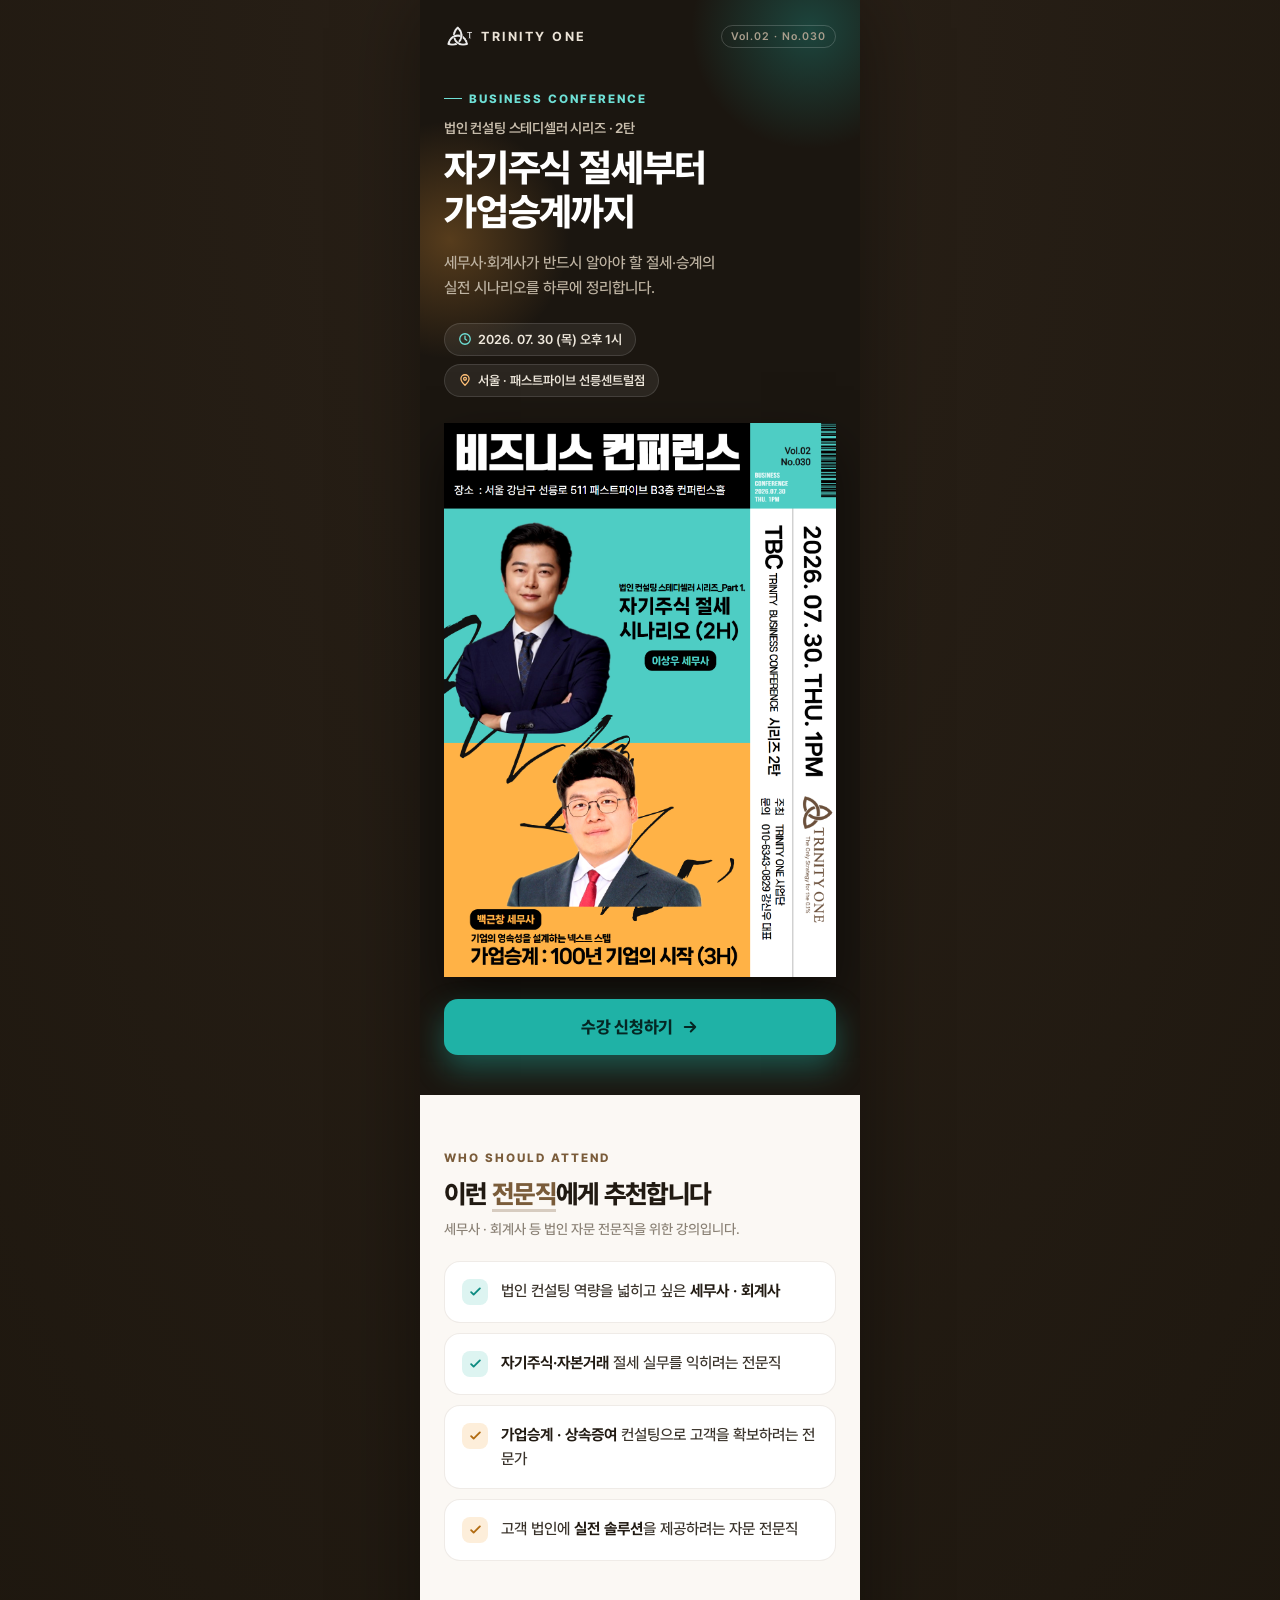
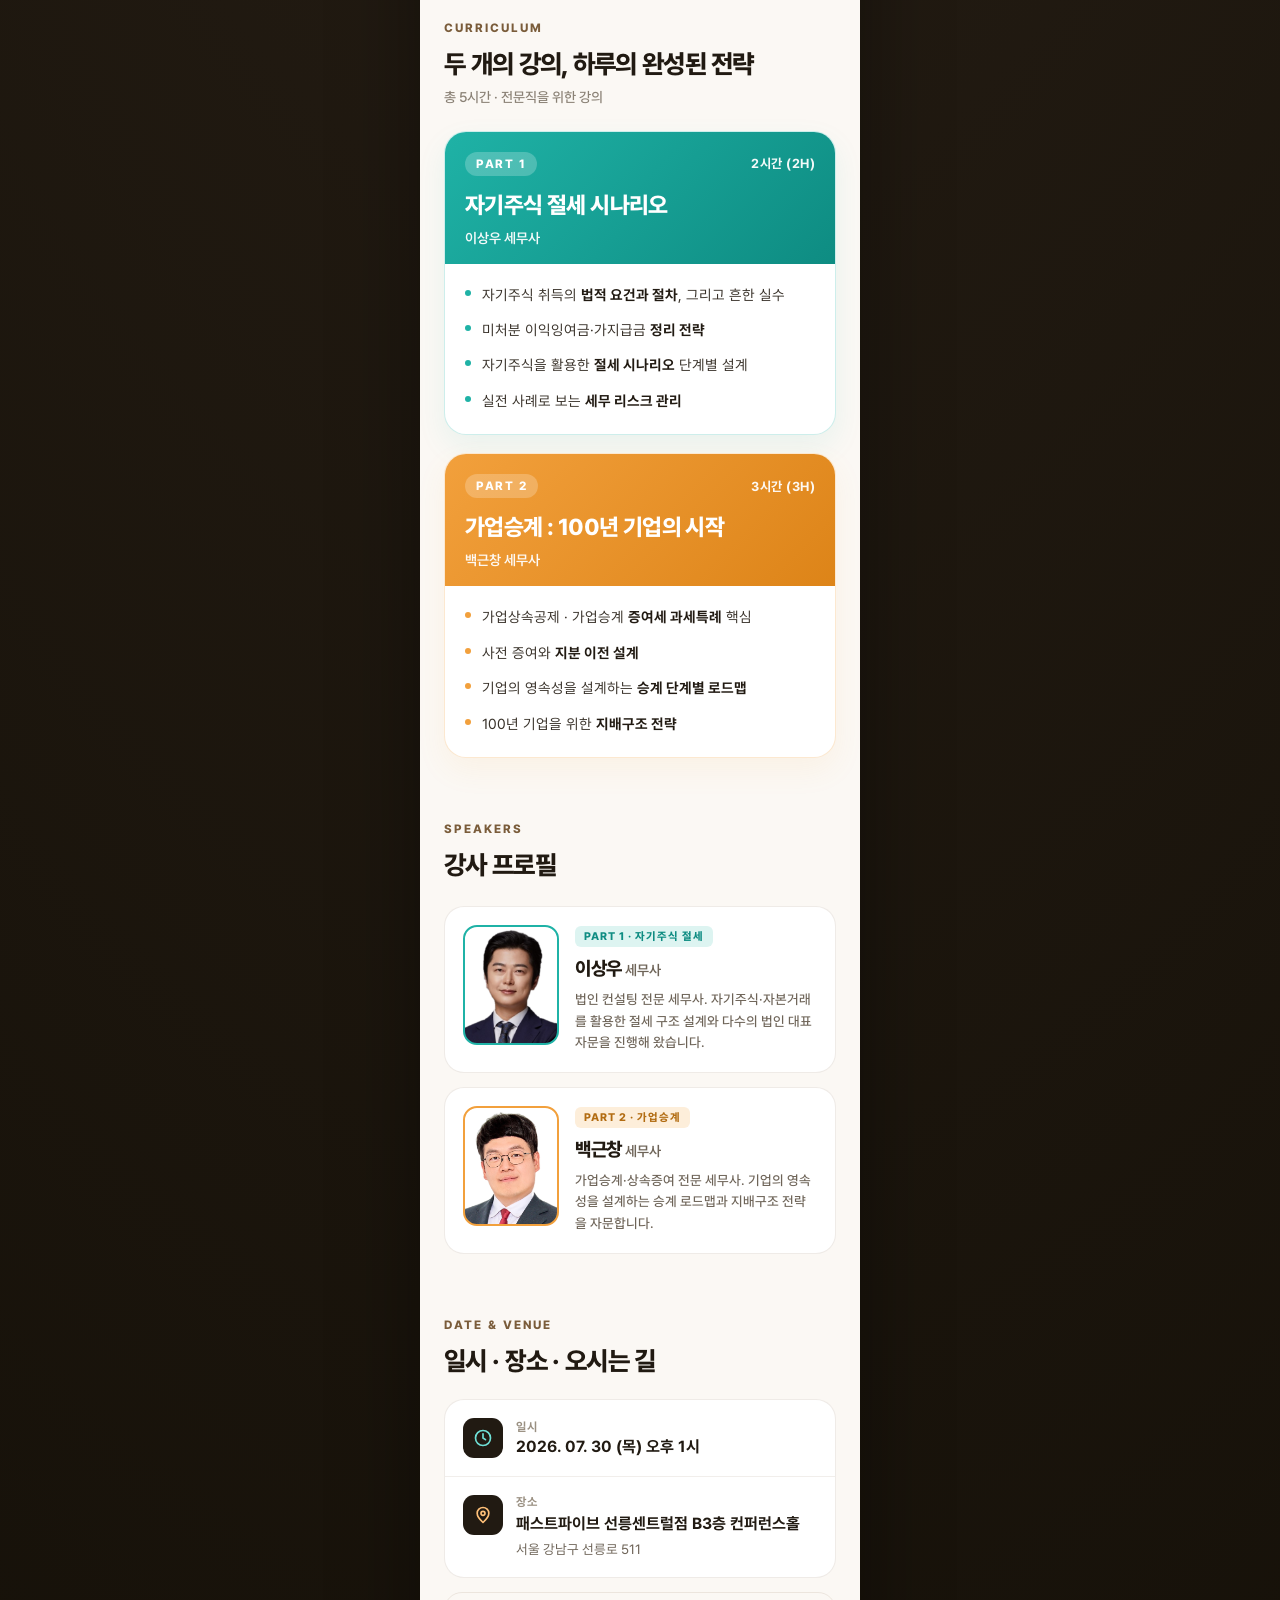
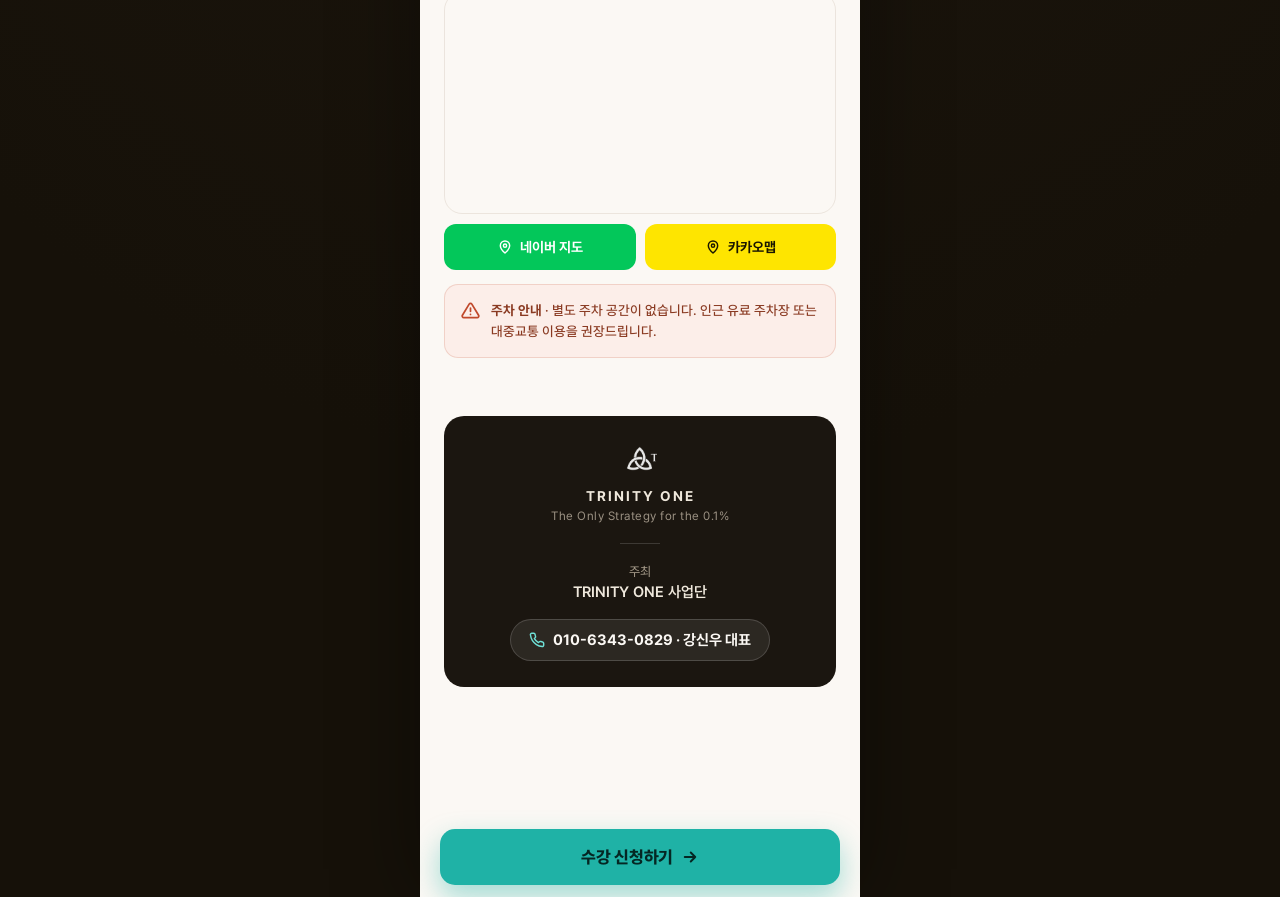
==== index.html @ ba0e3855 "Update venue name to 패스트파이브 선릉센트럴점 throughout" ====
<!DOCTYPE html>
<html lang="ko">
<head>
  <meta charset="utf-8">
  <meta name="viewport" content="width=device-width, initial-scale=1">
  <title>자기주식 절세부터 가업승계까지 — TRINITY ONE</title>
  <meta name="description" content="세무사·회계사가 반드시 알아야 할 절세·승계의 실전 시나리오를 하루에 정리합니다. 2026.07.30 서울 패스트파이브 선릉센트럴점">

  <!-- Open Graph -->
  <meta property="og:type" content="website">
  <meta property="og:url" content="https://hq1trinity-arch.github.io/trinity-lecture-seoul/">
  <meta property="og:title" content="자기주식 절세부터 가업승계까지 — TRINITY ONE (서울)">
  <meta property="og:description" content="세무사·회계사가 반드시 알아야 할 절세·승계의 실전 시나리오를 하루에 정리합니다. 2026.07.30 서울 패스트파이브 선릉센트럴점">
  <meta property="og:image" content="https://hq1trinity-arch.github.io/trinity-lecture-seoul/project/assets/og-image.jpg">
  <meta property="og:image:width" content="1200">
  <meta property="og:image:height" content="630">
  <meta property="og:locale" content="ko_KR">

  <!-- Twitter Card -->
  <meta name="twitter:card" content="summary_large_image">
  <meta name="twitter:title" content="자기주식 절세부터 가업승계까지 — TRINITY ONE">
  <meta name="twitter:description" content="세무사·회계사가 반드시 알아야 할 절세·승계의 실전 시나리오를 하루에 정리합니다. 2026.07.30 서울 패스트파이브 선릉센트럴점">
  <meta name="twitter:image" content="https://hq1trinity-arch.github.io/trinity-lecture-seoul/project/assets/og-image.jpg">

  <style>
    /* ── Fonts ── */
    @font-face { font-family:"Pretendard"; font-weight:100; font-display:swap; src:url("project/assets/fonts/Pretendard-Thin.otf") format("opentype"); }
    @font-face { font-family:"Pretendard"; font-weight:200; font-display:swap; src:url("project/assets/fonts/Pretendard-ExtraLight.otf") format("opentype"); }
    @font-face { font-family:"Pretendard"; font-weight:300; font-display:swap; src:url("project/assets/fonts/Pretendard-Light.otf") format("opentype"); }
    @font-face { font-family:"Pretendard"; font-weight:400; font-display:swap; src:url("project/assets/fonts/Pretendard-Regular.otf") format("opentype"); }
    @font-face { font-family:"Pretendard"; font-weight:500; font-display:swap; src:url("project/assets/fonts/Pretendard-Medium.otf") format("opentype"); }
    @font-face { font-family:"Pretendard"; font-weight:600; font-display:swap; src:url("project/assets/fonts/Pretendard-SemiBold.otf") format("opentype"); }
    @font-face { font-family:"Pretendard"; font-weight:700; font-display:swap; src:url("project/assets/fonts/Pretendard-Bold.otf") format("opentype"); }
    @font-face { font-family:"Pretendard"; font-weight:800; font-display:swap; src:url("project/assets/fonts/Pretendard-ExtraBold.otf") format("opentype"); }
    @font-face { font-family:"Pretendard"; font-weight:900; font-display:swap; src:url("project/assets/fonts/Pretendard-Black.otf") format("opentype"); }

    /* ── Reset ── */
    *, *::before, *::after { box-sizing: border-box; }
    html, body { margin: 0; padding: 0; }
    a { text-decoration: none; }
    img { display: block; max-width: 100%; }

    /* ── Page shell ── */
    body {
      min-height: 100vh;
      display: flex;
      justify-content: center;
      background: radial-gradient(130% 90% at 50% 0%, #2A2118, #161109);
      font-family: "Pretendard", -apple-system, BlinkMacSystemFont, sans-serif;
    }

    /* ── Card ── */
    .page-card {
      position: relative;
      width: 100%;
      max-width: 440px;
      background: #FBF8F4;
      overflow: hidden;
      box-shadow: 0 0 80px rgba(0,0,0,0.4);
    }

    /* ── Section spacing helpers ── */
    section { padding: 0; }

    /* ── CTA button shared style ── */
    .btn-apply {
      display: flex;
      align-items: center;
      justify-content: center;
      gap: 8px;
      height: 56px;
      border-radius: 14px;
      background: #1FB2A6;
      color: #052723;
      font-size: 17px;
      font-weight: 800;
      letter-spacing: -0.3px;
      text-decoration: none;
      box-shadow: 0 14px 30px rgba(31,178,166,0.4);
      transition: transform 0.1s ease, box-shadow 0.1s ease;
    }
    .btn-apply:active { transform: scale(0.98); box-shadow: 0 8px 18px rgba(31,178,166,0.35); }

    /* ── Image placeholder ── */
    .img-placeholder {
      display: flex;
      align-items: center;
      justify-content: center;
      background: #EDE7DE;
      color: #A99E8D;
      font-size: 12px;
      font-weight: 600;
      letter-spacing: 0.3px;
      text-align: center;
      padding: 8px;
      line-height: 1.4;
    }

    /* ── Map nav buttons ── */
    .btn-map {
      flex: 1;
      display: flex;
      align-items: center;
      justify-content: center;
      gap: 7px;
      height: 46px;
      border-radius: 12px;
      font-size: 14px;
      font-weight: 700;
      text-decoration: none;
      transition: opacity 0.1s ease;
    }
    .btn-map:active { opacity: 0.85; }
    .btn-map-naver { background: #03C75A; color: #fff; }
    .btn-map-kakao  { background: #FEE500; color: #191600; }

    /* ── Sticky CTA bar ── */
    .sticky-cta {
      position: sticky;
      bottom: 0;
      z-index: 50;
      padding: 12px 20px calc(12px + env(safe-area-inset-bottom));
      background: linear-gradient(to top, #FBF8F4 70%, rgba(251,248,244,0));
    }
    .sticky-cta .btn-apply { border-radius: 15px; box-shadow: 0 12px 28px rgba(31,178,166,0.4); }

    /* ── Hero entrance animations ── */
    @keyframes fadeUp {
      from { opacity: 0; transform: translateY(22px); }
      to   { opacity: 1; transform: translateY(0); }
    }
    @keyframes fadeIn {
      from { opacity: 0; }
      to   { opacity: 1; }
    }
    @keyframes scaleIn {
      from { opacity: 0; transform: scale(0.96); }
      to   { opacity: 1; transform: scale(1); }
    }
    .hero-brand   { animation: fadeIn  0.6s ease both; animation-delay: 0.1s; }
    .hero-label   { animation: fadeUp  0.6s ease both; animation-delay: 0.25s; }
    .hero-sub     { animation: fadeUp  0.6s ease both; animation-delay: 0.35s; }
    .hero-h1      { animation: fadeUp  0.7s ease both; animation-delay: 0.45s; }
    .hero-desc    { animation: fadeUp  0.6s ease both; animation-delay: 0.6s; }
    .hero-pills   { animation: fadeUp  0.6s ease both; animation-delay: 0.72s; }
    .hero-poster  { animation: scaleIn 0.8s ease both; animation-delay: 0.85s; }
    .hero-cta     { animation: fadeUp  0.6s ease both; animation-delay: 1.0s; }

    /* ── Scroll-reveal base ── */
    .reveal {
      opacity: 0;
      transform: translateY(24px);
      transition: opacity 0.55s ease, transform 0.55s ease;
    }
    .reveal.from-left  { transform: translateX(-28px); }
    .reveal.from-right { transform: translateX(28px); }
    .reveal.visible {
      opacity: 1;
      transform: translate(0, 0);
    }
  </style>
</head>
<body>
  <div class="page-card">

    <!-- ══════════ HERO ══════════ -->
    <section style="position:relative;background:#1B1610;color:#FBF8F4;padding:22px 24px 40px;overflow:hidden;">

      <!-- Ambient glow blobs -->
      <div style="position:absolute;top:-90px;right:-70px;width:240px;height:240px;border-radius:50%;background:radial-gradient(circle,rgba(31,178,166,0.30),transparent 70%);pointer-events:none;"></div>
      <div style="position:absolute;top:120px;left:-90px;width:240px;height:240px;border-radius:50%;background:radial-gradient(circle,rgba(242,160,60,0.28),transparent 70%);pointer-events:none;"></div>

      <!-- Brand bar -->
      <div class="hero-brand" style="position:relative;display:flex;align-items:center;justify-content:space-between;">
        <div style="display:flex;align-items:center;gap:9px;">
          <img src="project/assets/trinity-mark-fixed.png"
               alt="TRINITY ONE"
               style="width:28px;height:28px;object-fit:contain;filter:brightness(0) invert(1);opacity:0.92;">
          <span style="font-size:13px;font-weight:700;letter-spacing:2.5px;color:#EBE3D7;">TRINITY ONE</span>
        </div>
        <span style="font-size:11px;font-weight:600;letter-spacing:1px;color:#A99E8D;border:1px solid rgba(255,255,255,0.18);padding:4px 9px;border-radius:999px;">Vol.02 · No.030</span>
      </div>

      <!-- Title block -->
      <div style="position:relative;margin-top:34px;">
        <div class="hero-label" style="display:inline-flex;align-items:center;gap:7px;font-size:12px;font-weight:800;letter-spacing:2px;color:#6FE0D6;">
          <span style="width:18px;height:1px;background:#6FE0D6;"></span>BUSINESS CONFERENCE
        </div>
        <div class="hero-sub" style="margin-top:14px;font-size:14px;font-weight:600;color:#C9BEAD;letter-spacing:-0.2px;">법인 컨설팅 스테디셀러 시리즈 · 2탄</div>
        <h1 class="hero-h1" style="margin:10px 0 0;font-size:38px;line-height:1.16;font-weight:800;letter-spacing:-1.2px;color:#FFFFFF;text-wrap:balance;">자기주식 절세부터<br>가업승계까지</h1>
        <p class="hero-desc" style="margin:16px 0 0;font-size:15.5px;line-height:1.65;color:#BEB3A2;font-weight:450;">세무사·회계사가 반드시 알아야 할 절세·승계의<br>실전 시나리오를 하루에 정리합니다.</p>
      </div>

      <!-- Date / venue pills -->
      <div class="hero-pills" style="position:relative;display:flex;flex-wrap:wrap;gap:8px;margin-top:22px;">
        <span style="display:inline-flex;align-items:center;gap:6px;font-size:13px;font-weight:600;color:#EFE8DC;background:rgba(255,255,255,0.07);border:1px solid rgba(255,255,255,0.12);padding:8px 13px;border-radius:999px;">
          <svg width="14" height="14" viewBox="0 0 24 24" fill="none" stroke="#6FE0D6" stroke-width="2.2" stroke-linecap="round" aria-hidden="true"><circle cx="12" cy="12" r="9"/><path d="M12 7v5l3 2"/></svg>
          2026. 07. 30 (목) 오후 1시
        </span>
        <span style="display:inline-flex;align-items:center;gap:6px;font-size:13px;font-weight:600;color:#EFE8DC;background:rgba(255,255,255,0.07);border:1px solid rgba(255,255,255,0.12);padding:8px 13px;border-radius:999px;">
          <svg width="14" height="14" viewBox="0 0 24 24" fill="none" stroke="#FFC078" stroke-width="2.2" stroke-linecap="round" stroke-linejoin="round" aria-hidden="true"><path d="M12 21s-7-6.2-7-11a7 7 0 0 1 14 0c0 4.8-7 11-7 11z"/><circle cx="12" cy="10" r="2.4"/></svg>
          서울 · 패스트파이브 선릉센트럴점
        </span>
      </div>

      <!-- Key visual: poster -->
      <div class="hero-poster" style="position:relative;margin-top:26px;overflow:visible;box-shadow:0 24px 50px rgba(0,0,0,0.5);">
        <img src="project/assets/poster.jpg"
             alt="자기주식 절세부터 가업승계까지 강의 포스터"
             style="display:block;width:100%;height:auto;aspect-ratio:1191/1684;object-fit:cover;">
      </div>

      <!-- Hero CTA -->
      <a href="https://forms.gle/K2gc3FKmtfBQ4HtM9" target="_blank" rel="noopener" class="btn-apply hero-cta" style="position:relative;margin-top:22px;">
        수강 신청하기
        <svg width="18" height="18" viewBox="0 0 24 24" fill="none" stroke="#052723" stroke-width="2.6" stroke-linecap="round" stroke-linejoin="round" aria-hidden="true"><path d="M5 12h14M13 6l6 6-6 6"/></svg>
      </a>
    </section>

    <!-- ══════════ 이런 전문직에게 추천 ══════════ -->
    <section style="padding:56px 24px 14px;background:#FBF8F4;">
      <div class="reveal" style="font-size:12px;font-weight:800;letter-spacing:2px;color:#7A5C3A;text-transform:uppercase;">WHO SHOULD ATTEND</div>
      <h2 class="reveal" style="margin:12px 0 0;font-size:26px;font-weight:800;letter-spacing:-0.7px;color:#211A12;line-height:1.3;">이런 <span style="color:#7A5C3A;border-bottom:3px solid rgba(122,92,58,0.28);">전문직</span>에게 추천합니다</h2>
      <p class="reveal" style="margin:10px 0 0;font-size:14px;color:#8A8175;font-weight:500;">세무사 · 회계사 등 법인 자문 전문직을 위한 강의입니다.</p>

      <div style="display:flex;flex-direction:column;gap:10px;margin-top:24px;">

        <div class="reveal" data-delay="0" style="display:flex;gap:13px;align-items:flex-start;background:#FFFFFF;border:1px solid rgba(122,92,58,0.12);border-radius:16px;padding:17px;">
          <span style="flex:none;width:26px;height:26px;border-radius:8px;background:#DDF4F1;display:flex;align-items:center;justify-content:center;">
            <svg width="15" height="15" viewBox="0 0 24 24" fill="none" stroke="#0E8C82" stroke-width="3" stroke-linecap="round" stroke-linejoin="round" aria-hidden="true"><path d="M5 13l4 4L19 7"/></svg>
          </span>
          <p style="margin:0;font-size:15.5px;line-height:1.55;color:#39322A;font-weight:500;">법인 컨설팅 역량을 넓히고 싶은 <b style="font-weight:700;color:#211A12;">세무사 · 회계사</b></p>
        </div>

        <div class="reveal" data-delay="80" style="display:flex;gap:13px;align-items:flex-start;background:#FFFFFF;border:1px solid rgba(122,92,58,0.12);border-radius:16px;padding:17px;">
          <span style="flex:none;width:26px;height:26px;border-radius:8px;background:#DDF4F1;display:flex;align-items:center;justify-content:center;">
            <svg width="15" height="15" viewBox="0 0 24 24" fill="none" stroke="#0E8C82" stroke-width="3" stroke-linecap="round" stroke-linejoin="round" aria-hidden="true"><path d="M5 13l4 4L19 7"/></svg>
          </span>
          <p style="margin:0;font-size:15.5px;line-height:1.55;color:#39322A;font-weight:500;"><b style="font-weight:700;color:#211A12;">자기주식·자본거래</b> 절세 실무를 익히려는 전문직</p>
        </div>

        <div class="reveal" data-delay="160" style="display:flex;gap:13px;align-items:flex-start;background:#FFFFFF;border:1px solid rgba(122,92,58,0.12);border-radius:16px;padding:17px;">
          <span style="flex:none;width:26px;height:26px;border-radius:8px;background:#FDEEDA;display:flex;align-items:center;justify-content:center;">
            <svg width="15" height="15" viewBox="0 0 24 24" fill="none" stroke="#B26C12" stroke-width="3" stroke-linecap="round" stroke-linejoin="round" aria-hidden="true"><path d="M5 13l4 4L19 7"/></svg>
          </span>
          <p style="margin:0;font-size:15.5px;line-height:1.55;color:#39322A;font-weight:500;"><b style="font-weight:700;color:#211A12;">가업승계 · 상속증여</b> 컨설팅으로 고객을 확보하려는 전문가</p>
        </div>

        <div class="reveal" data-delay="240" style="display:flex;gap:13px;align-items:flex-start;background:#FFFFFF;border:1px solid rgba(122,92,58,0.12);border-radius:16px;padding:17px;">
          <span style="flex:none;width:26px;height:26px;border-radius:8px;background:#FDEEDA;display:flex;align-items:center;justify-content:center;">
            <svg width="15" height="15" viewBox="0 0 24 24" fill="none" stroke="#B26C12" stroke-width="3" stroke-linecap="round" stroke-linejoin="round" aria-hidden="true"><path d="M5 13l4 4L19 7"/></svg>
          </span>
          <p style="margin:0;font-size:15.5px;line-height:1.55;color:#39322A;font-weight:500;">고객 법인에 <b style="font-weight:700;color:#211A12;">실전 솔루션</b>을 제공하려는 자문 전문직</p>
        </div>

      </div>
    </section>

    <!-- ══════════ 커리큘럼 ══════════ -->
    <section style="padding:46px 24px 18px;background:#FBF8F4;">
      <div class="reveal" style="font-size:12px;font-weight:800;letter-spacing:2px;color:#7A5C3A;text-transform:uppercase;">CURRICULUM</div>
      <h2 class="reveal" style="margin:12px 0 6px;font-size:26px;font-weight:800;letter-spacing:-0.7px;color:#211A12;line-height:1.3;">두 개의 강의, 하루의 완성된 전략</h2>
      <p class="reveal" style="margin:8px 0 0;font-size:14px;color:#8A8175;font-weight:500;">총 5시간 · 전문직을 위한 강의</p>

      <!-- Part 1 -->
      <div class="reveal from-left" style="margin-top:26px;border-radius:22px;overflow:hidden;background:#FFFFFF;border:1px solid rgba(31,178,166,0.22);box-shadow:0 12px 30px rgba(31,178,166,0.08);">
        <div style="padding:20px 20px 18px;background:linear-gradient(135deg,#1FB2A6,#0E8C82);color:#fff;">
          <div style="display:flex;align-items:center;justify-content:space-between;">
            <span style="font-size:12px;font-weight:800;letter-spacing:1.5px;background:rgba(255,255,255,0.22);padding:5px 11px;border-radius:999px;">PART 1</span>
            <span style="font-size:13px;font-weight:700;letter-spacing:0.5px;opacity:0.95;">2시간 (2H)</span>
          </div>
          <h3 style="margin:15px 0 0;font-size:23px;font-weight:800;letter-spacing:-0.6px;line-height:1.3;">자기주식 절세 시나리오</h3>
          <div style="margin-top:9px;font-size:14px;font-weight:600;opacity:0.95;">이상우 세무사</div>
        </div>
        <div style="padding:20px 20px 22px;display:flex;flex-direction:column;gap:13px;">
          <div style="display:flex;gap:11px;align-items:flex-start;">
            <span style="flex:none;margin-top:6px;width:6px;height:6px;border-radius:50%;background:#1FB2A6;"></span>
            <p style="margin:0;font-size:14.5px;line-height:1.55;color:#39322A;">자기주식 취득의 <b style="color:#211A12;">법적 요건과 절차</b>, 그리고 흔한 실수</p>
          </div>
          <div style="display:flex;gap:11px;align-items:flex-start;">
            <span style="flex:none;margin-top:6px;width:6px;height:6px;border-radius:50%;background:#1FB2A6;"></span>
            <p style="margin:0;font-size:14.5px;line-height:1.55;color:#39322A;">미처분 이익잉여금·가지급금 <b style="color:#211A12;">정리 전략</b></p>
          </div>
          <div style="display:flex;gap:11px;align-items:flex-start;">
            <span style="flex:none;margin-top:6px;width:6px;height:6px;border-radius:50%;background:#1FB2A6;"></span>
            <p style="margin:0;font-size:14.5px;line-height:1.55;color:#39322A;">자기주식을 활용한 <b style="color:#211A12;">절세 시나리오</b> 단계별 설계</p>
          </div>
          <div style="display:flex;gap:11px;align-items:flex-start;">
            <span style="flex:none;margin-top:6px;width:6px;height:6px;border-radius:50%;background:#1FB2A6;"></span>
            <p style="margin:0;font-size:14.5px;line-height:1.55;color:#39322A;">실전 사례로 보는 <b style="color:#211A12;">세무 리스크 관리</b></p>
          </div>
        </div>
      </div>

      <!-- Part 2 -->
      <div class="reveal from-right" data-delay="100" style="margin-top:18px;border-radius:22px;overflow:hidden;background:#FFFFFF;border:1px solid rgba(242,160,60,0.24);box-shadow:0 12px 30px rgba(242,160,60,0.08);">
        <div style="padding:20px 20px 18px;background:linear-gradient(135deg,#F2A03C,#DD8418);color:#fff;">
          <div style="display:flex;align-items:center;justify-content:space-between;">
            <span style="font-size:12px;font-weight:800;letter-spacing:1.5px;background:rgba(255,255,255,0.22);padding:5px 11px;border-radius:999px;">PART 2</span>
            <span style="font-size:13px;font-weight:700;letter-spacing:0.5px;opacity:0.95;">3시간 (3H)</span>
          </div>
          <h3 style="margin:15px 0 0;font-size:23px;font-weight:800;letter-spacing:-0.6px;line-height:1.3;">가업승계 : 100년 기업의 시작</h3>
          <div style="margin-top:9px;font-size:14px;font-weight:600;opacity:0.95;">백근창 세무사</div>
        </div>
        <div style="padding:20px 20px 22px;display:flex;flex-direction:column;gap:13px;">
          <div style="display:flex;gap:11px;align-items:flex-start;">
            <span style="flex:none;margin-top:6px;width:6px;height:6px;border-radius:50%;background:#F2A03C;"></span>
            <p style="margin:0;font-size:14.5px;line-height:1.55;color:#39322A;">가업상속공제 · 가업승계 <b style="color:#211A12;">증여세 과세특례</b> 핵심</p>
          </div>
          <div style="display:flex;gap:11px;align-items:flex-start;">
            <span style="flex:none;margin-top:6px;width:6px;height:6px;border-radius:50%;background:#F2A03C;"></span>
            <p style="margin:0;font-size:14.5px;line-height:1.55;color:#39322A;">사전 증여와 <b style="color:#211A12;">지분 이전 설계</b></p>
          </div>
          <div style="display:flex;gap:11px;align-items:flex-start;">
            <span style="flex:none;margin-top:6px;width:6px;height:6px;border-radius:50%;background:#F2A03C;"></span>
            <p style="margin:0;font-size:14.5px;line-height:1.55;color:#39322A;">기업의 영속성을 설계하는 <b style="color:#211A12;">승계 단계별 로드맵</b></p>
          </div>
          <div style="display:flex;gap:11px;align-items:flex-start;">
            <span style="flex:none;margin-top:6px;width:6px;height:6px;border-radius:50%;background:#F2A03C;"></span>
            <p style="margin:0;font-size:14.5px;line-height:1.55;color:#39322A;">100년 기업을 위한 <b style="color:#211A12;">지배구조 전략</b></p>
          </div>
        </div>
      </div>
    </section>

    <!-- ══════════ 강사 프로필 ══════════ -->
    <section style="padding:46px 24px 18px;background:#FBF8F4;">
      <div class="reveal" style="font-size:12px;font-weight:800;letter-spacing:2px;color:#7A5C3A;text-transform:uppercase;">SPEAKERS</div>
      <h2 class="reveal" style="margin:12px 0 0;font-size:26px;font-weight:800;letter-spacing:-0.7px;color:#211A12;line-height:1.3;">강사 프로필</h2>

      <!-- Speaker 1 -->
      <div class="reveal" style="margin-top:24px;display:flex;gap:16px;align-items:flex-start;background:#FFFFFF;border:1px solid rgba(122,92,58,0.12);border-radius:20px;padding:18px;">
        <div style="flex:none;width:96px;height:120px;border-radius:14px;overflow:hidden;border:2px solid #1FB2A6;background-image:url('project/assets/speaker-lee.jpg');background-size:260%;background-position:50% 8%;"></div>
        <div style="flex:1;min-width:0;">
          <div style="display:inline-flex;font-size:11px;font-weight:800;letter-spacing:1px;color:#0E8C82;background:#DDF4F1;padding:4px 9px;border-radius:6px;">PART 1 · 자기주식 절세</div>
          <div style="margin-top:10px;font-size:19px;font-weight:800;color:#211A12;letter-spacing:-0.4px;">이상우 <span style="font-size:14px;font-weight:600;color:#6E6458;">세무사</span></div>
          <p style="margin:9px 0 0;font-size:13.5px;line-height:1.6;color:#6E6458;font-weight:450;">법인 컨설팅 전문 세무사. 자기주식·자본거래를 활용한 절세 구조 설계와 다수의 법인 대표 자문을 진행해 왔습니다.</p>
        </div>
      </div>

      <!-- Speaker 2 -->
      <div class="reveal" data-delay="120" style="margin-top:14px;display:flex;gap:16px;align-items:flex-start;background:#FFFFFF;border:1px solid rgba(122,92,58,0.12);border-radius:20px;padding:18px;">
        <div style="flex:none;width:96px;height:120px;border-radius:14px;overflow:hidden;border:2px solid #F2A03C;background-image:url('project/assets/speaker-baek.jpg');background-size:340%;background-position:50% 8%;"></div>
        <div style="flex:1;min-width:0;">
          <div style="display:inline-flex;font-size:11px;font-weight:800;letter-spacing:1px;color:#B26C12;background:#FDEEDA;padding:4px 9px;border-radius:6px;">PART 2 · 가업승계</div>
          <div style="margin-top:10px;font-size:19px;font-weight:800;color:#211A12;letter-spacing:-0.4px;">백근창 <span style="font-size:14px;font-weight:600;color:#6E6458;">세무사</span></div>
          <p style="margin:9px 0 0;font-size:13.5px;line-height:1.6;color:#6E6458;font-weight:450;">가업승계·상속증여 전문 세무사. 기업의 영속성을 설계하는 승계 로드맵과 지배구조 전략을 자문합니다.</p>
        </div>
      </div>
    </section>

    <!-- ══════════ 일시·장소·오시는 길 ══════════ -->
    <section style="padding:46px 24px 18px;background:#FBF8F4;">
      <div class="reveal" style="font-size:12px;font-weight:800;letter-spacing:2px;color:#7A5C3A;text-transform:uppercase;">DATE &amp; VENUE</div>
      <h2 class="reveal" style="margin:12px 0 0;font-size:26px;font-weight:800;letter-spacing:-0.7px;color:#211A12;line-height:1.3;">일시 · 장소 · 오시는 길</h2>

      <!-- Info rows -->
      <div class="reveal" style="margin-top:22px;border-radius:20px;overflow:hidden;background:#FFFFFF;border:1px solid rgba(122,92,58,0.12);">
        <div style="display:flex;gap:13px;align-items:center;padding:18px;border-bottom:1px solid rgba(122,92,58,0.1);">
          <span style="flex:none;width:40px;height:40px;border-radius:11px;background:#211A12;display:flex;align-items:center;justify-content:center;">
            <svg width="20" height="20" viewBox="0 0 24 24" fill="none" stroke="#6FE0D6" stroke-width="2" stroke-linecap="round" aria-hidden="true"><circle cx="12" cy="12" r="9"/><path d="M12 7v5l3 2"/></svg>
          </span>
          <div>
            <div style="font-size:12px;font-weight:700;color:#9A9082;letter-spacing:0.5px;">일시</div>
            <div style="margin-top:3px;font-size:16px;font-weight:700;color:#211A12;">2026. 07. 30 (목) 오후 1시</div>
          </div>
        </div>
        <div style="display:flex;gap:13px;align-items:flex-start;padding:18px;">
          <span style="flex:none;width:40px;height:40px;border-radius:11px;background:#211A12;display:flex;align-items:center;justify-content:center;">
            <svg width="20" height="20" viewBox="0 0 24 24" fill="none" stroke="#FFC078" stroke-width="2" stroke-linecap="round" stroke-linejoin="round" aria-hidden="true"><path d="M12 21s-7-6.2-7-11a7 7 0 0 1 14 0c0 4.8-7 11-7 11z"/><circle cx="12" cy="10" r="2.4"/></svg>
          </span>
          <div style="flex:1;">
            <div style="font-size:12px;font-weight:700;color:#9A9082;letter-spacing:0.5px;">장소</div>
            <div style="margin-top:3px;font-size:16px;font-weight:700;color:#211A12;line-height:1.45;">패스트파이브 선릉센트럴점 B3층 컨퍼런스홀</div>
            <div style="margin-top:3px;font-size:13.5px;color:#6E6458;line-height:1.5;">서울 강남구 선릉로 511</div>
          </div>
        </div>
      </div>

      <!-- Google Maps embed -->
      <div class="reveal" data-delay="80" style="margin-top:14px;border-radius:18px;overflow:hidden;border:1px solid rgba(122,92,58,0.12);">
        <iframe
          title="패스트파이브 선릉센트럴점 위치"
          src="https://www.google.com/maps?q=%ED%8C%A8%EC%8A%A4%ED%8A%B8%ED%8C%8C%EC%9D%B4%EB%B8%8C%20%EC%84%A0%EB%A6%89%EC%84%BC%ED%8A%B8%EB%9F%B4%EC%A0%90&z=17&hl=ko&output=embed"
          style="display:block;width:100%;height:220px;border:0;"
          loading="lazy"
          referrerpolicy="no-referrer-when-downgrade">
        </iframe>
      </div>

      <!-- Map navigation buttons -->
      <div class="reveal" data-delay="160" style="display:flex;gap:9px;margin-top:10px;">
        <a href="https://map.naver.com/p/search/%ED%8C%A8%EC%8A%A4%ED%8A%B8%ED%8C%8C%EC%9D%B4%EB%B8%8C%20%EC%84%A0%EB%A6%89%EC%84%BC%ED%8A%B8%EB%9F%B4%EC%A0%90"
           target="_blank" rel="noopener"
           class="btn-map btn-map-naver">
          <svg width="16" height="16" viewBox="0 0 24 24" fill="none" stroke="#fff" stroke-width="2.2" stroke-linecap="round" stroke-linejoin="round" aria-hidden="true"><path d="M12 21s-7-6.2-7-11a7 7 0 0 1 14 0c0 4.8-7 11-7 11z"/><circle cx="12" cy="10" r="2.4"/></svg>
          네이버 지도
        </a>
        <a href="https://map.kakao.com/?q=%ED%8C%A8%EC%8A%A4%ED%8A%B8%ED%8C%8C%EC%9D%B4%EB%B8%8C%20%EC%84%A0%EB%A6%89%EC%84%BC%ED%8A%B8%EB%9F%B4%EC%A0%90"
           target="_blank" rel="noopener"
           class="btn-map btn-map-kakao">
          <svg width="16" height="16" viewBox="0 0 24 24" fill="none" stroke="#191600" stroke-width="2.2" stroke-linecap="round" stroke-linejoin="round" aria-hidden="true"><path d="M12 21s-7-6.2-7-11a7 7 0 0 1 14 0c0 4.8-7 11-7 11z"/><circle cx="12" cy="10" r="2.4"/></svg>
          카카오맵
        </a>
      </div>

      <!-- Parking notice -->
      <div class="reveal" data-delay="240" style="margin-top:14px;display:flex;gap:11px;align-items:flex-start;background:#FCEEE9;border:1px solid rgba(196,90,60,0.2);border-radius:14px;padding:15px 16px;">
        <svg width="19" height="19" viewBox="0 0 24 24" fill="none" stroke="#C0492C" stroke-width="2.2" stroke-linecap="round" stroke-linejoin="round" style="flex:none;margin-top:1px;" aria-hidden="true"><path d="M12 9v4M12 17h.01"/><path d="M10.3 3.9 1.8 18a2 2 0 0 0 1.7 3h17a2 2 0 0 0 1.7-3L13.7 3.9a2 2 0 0 0-3.4 0z"/></svg>
        <p style="margin:0;font-size:13.5px;line-height:1.55;color:#8A3A22;font-weight:500;"><b style="font-weight:700;">주차 안내</b> · 별도 주차 공간이 없습니다. 인근 유료 주차장 또는 대중교통 이용을 권장드립니다.</p>
      </div>
    </section>

    <!-- ══════════ 주최 / 문의 ══════════ -->
    <section style="padding:40px 24px 130px;background:#FBF8F4;">
      <div class="reveal" style="border-radius:20px;background:#1B1610;color:#EFE8DC;padding:26px 22px;text-align:center;">
        <img src="project/assets/trinity-mark-fixed.png"
             alt=""
             aria-hidden="true"
             style="width:34px;height:34px;object-fit:contain;filter:brightness(0) invert(1);opacity:0.9;margin:0 auto;">
        <div style="margin-top:12px;font-size:14px;font-weight:700;letter-spacing:2px;">TRINITY ONE</div>
        <div style="margin-top:5px;font-size:12px;color:#9A9082;letter-spacing:0.5px;">The Only Strategy for the 0.1%</div>
        <div style="margin:20px auto;width:40px;height:1px;background:rgba(255,255,255,0.15);"></div>
        <div style="font-size:13px;color:#A99E8D;">주최</div>
        <div style="margin-top:4px;font-size:15px;font-weight:600;color:#EFE8DC;">TRINITY ONE 사업단</div>
        <a href="tel:010-6343-0829"
           style="margin-top:18px;display:inline-flex;align-items:center;gap:8px;font-size:15px;font-weight:700;color:#FBF8F4;text-decoration:none;background:rgba(255,255,255,0.08);border:1px solid rgba(255,255,255,0.16);padding:11px 18px;border-radius:999px;">
          <svg width="16" height="16" viewBox="0 0 24 24" fill="none" stroke="#6FE0D6" stroke-width="2.2" stroke-linecap="round" stroke-linejoin="round" aria-hidden="true"><path d="M22 16.9v3a2 2 0 0 1-2.2 2 19.8 19.8 0 0 1-8.6-3.1 19.5 19.5 0 0 1-6-6 19.8 19.8 0 0 1-3.1-8.7A2 2 0 0 1 4.1 2h3a2 2 0 0 1 2 1.7c.1.9.4 1.8.7 2.7a2 2 0 0 1-.5 2.1L8.1 9.9a16 16 0 0 0 6 6l1.4-1.2a2 2 0 0 1 2.1-.5c.9.3 1.8.6 2.7.7a2 2 0 0 1 1.7 2z"/></svg>
          010-6343-0829 · 강신우 대표
        </a>
      </div>
    </section>

    <!-- ══════════ STICKY CTA ══════════ -->
    <div class="sticky-cta">
      <a href="https://forms.gle/K2gc3FKmtfBQ4HtM9" target="_blank" rel="noopener" class="btn-apply">
        수강 신청하기
        <svg width="18" height="18" viewBox="0 0 24 24" fill="none" stroke="#052723" stroke-width="2.6" stroke-linecap="round" stroke-linejoin="round" aria-hidden="true"><path d="M5 12h14M13 6l6 6-6 6"/></svg>
      </a>
    </div>

  </div>

  <!-- 스크롤 reveal -->
  <script>
    (function () {
      var io = new IntersectionObserver(function (entries) {
        entries.forEach(function (e) {
          if (!e.isIntersecting) return;
          var el = e.target;
          var delay = el.dataset.delay ? parseInt(el.dataset.delay, 10) : 0;
          setTimeout(function () { el.classList.add('visible'); }, delay);
          io.unobserve(el);
        });
      }, { threshold: 0.12 });
      document.querySelectorAll('.reveal').forEach(function (el) { io.observe(el); });
    })();
  </script>

  <!-- 강사 사진 마우스 조절 -->


</body>
</html>
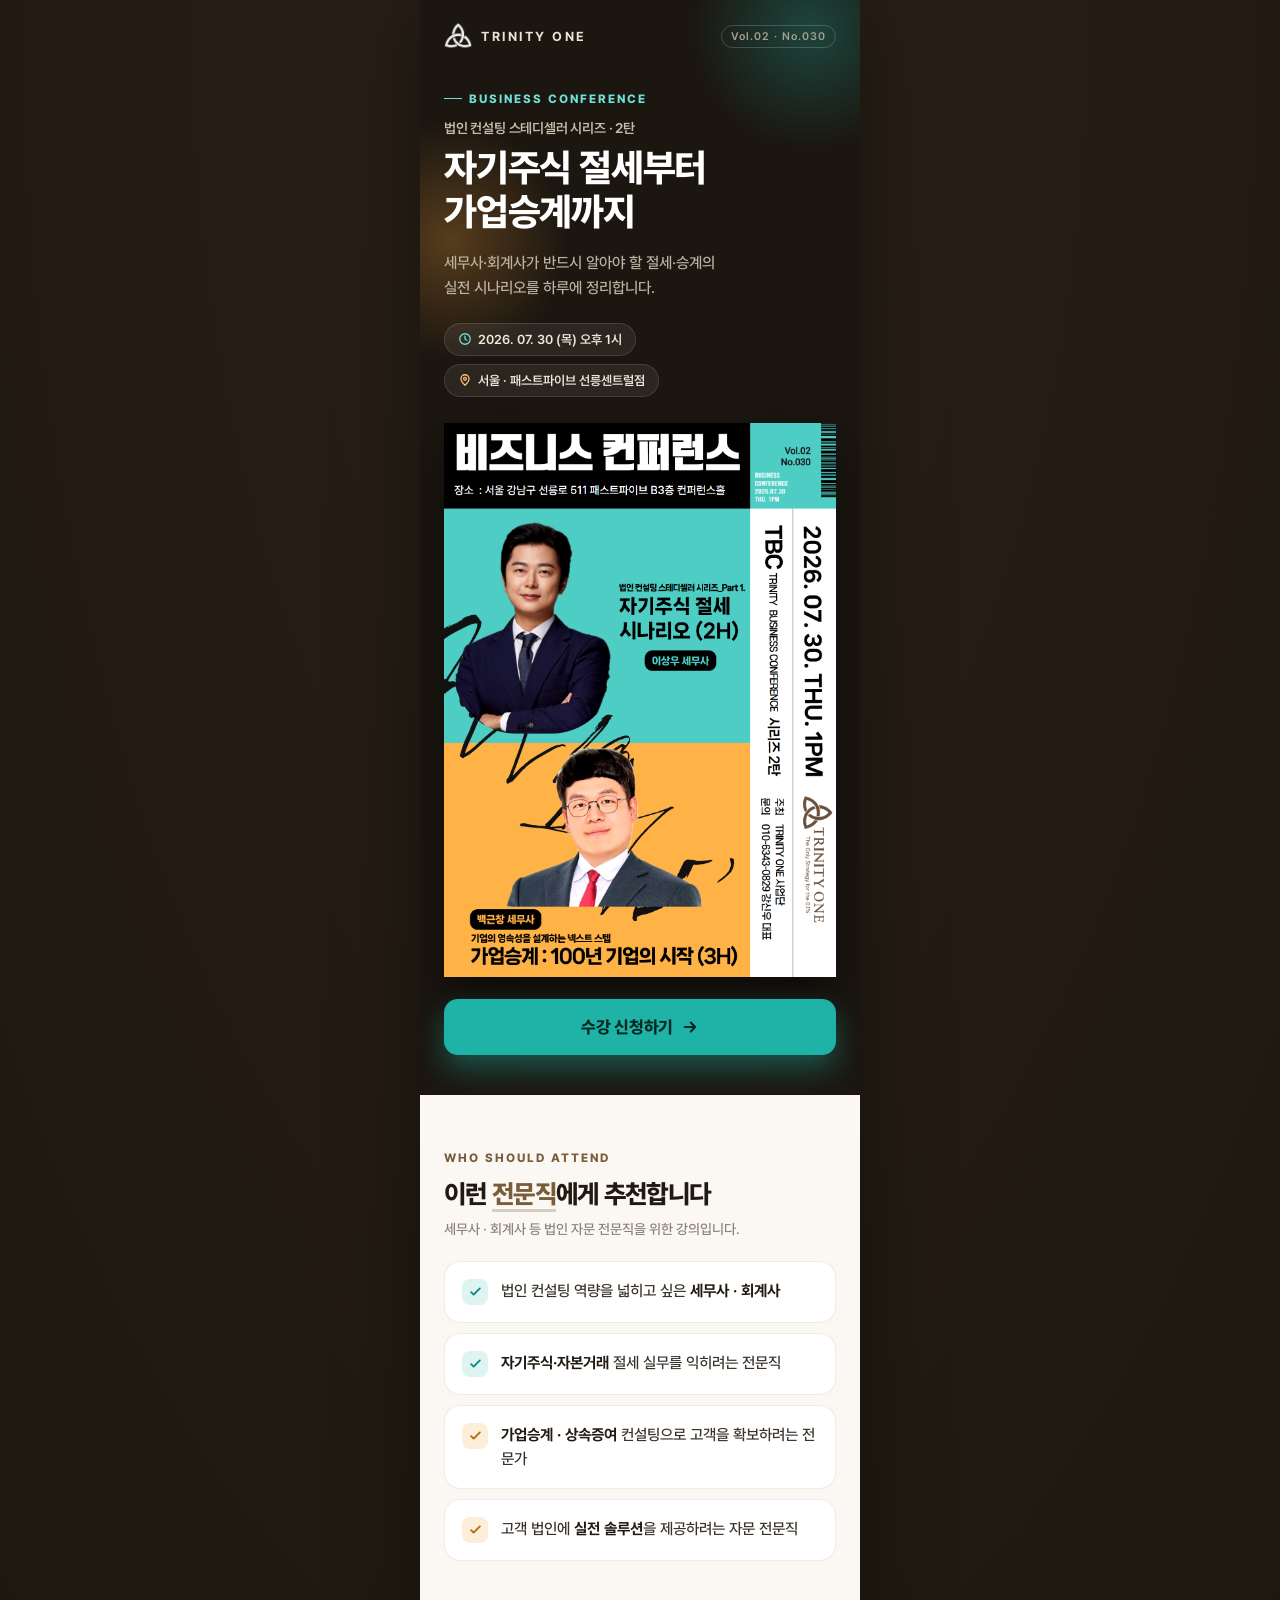
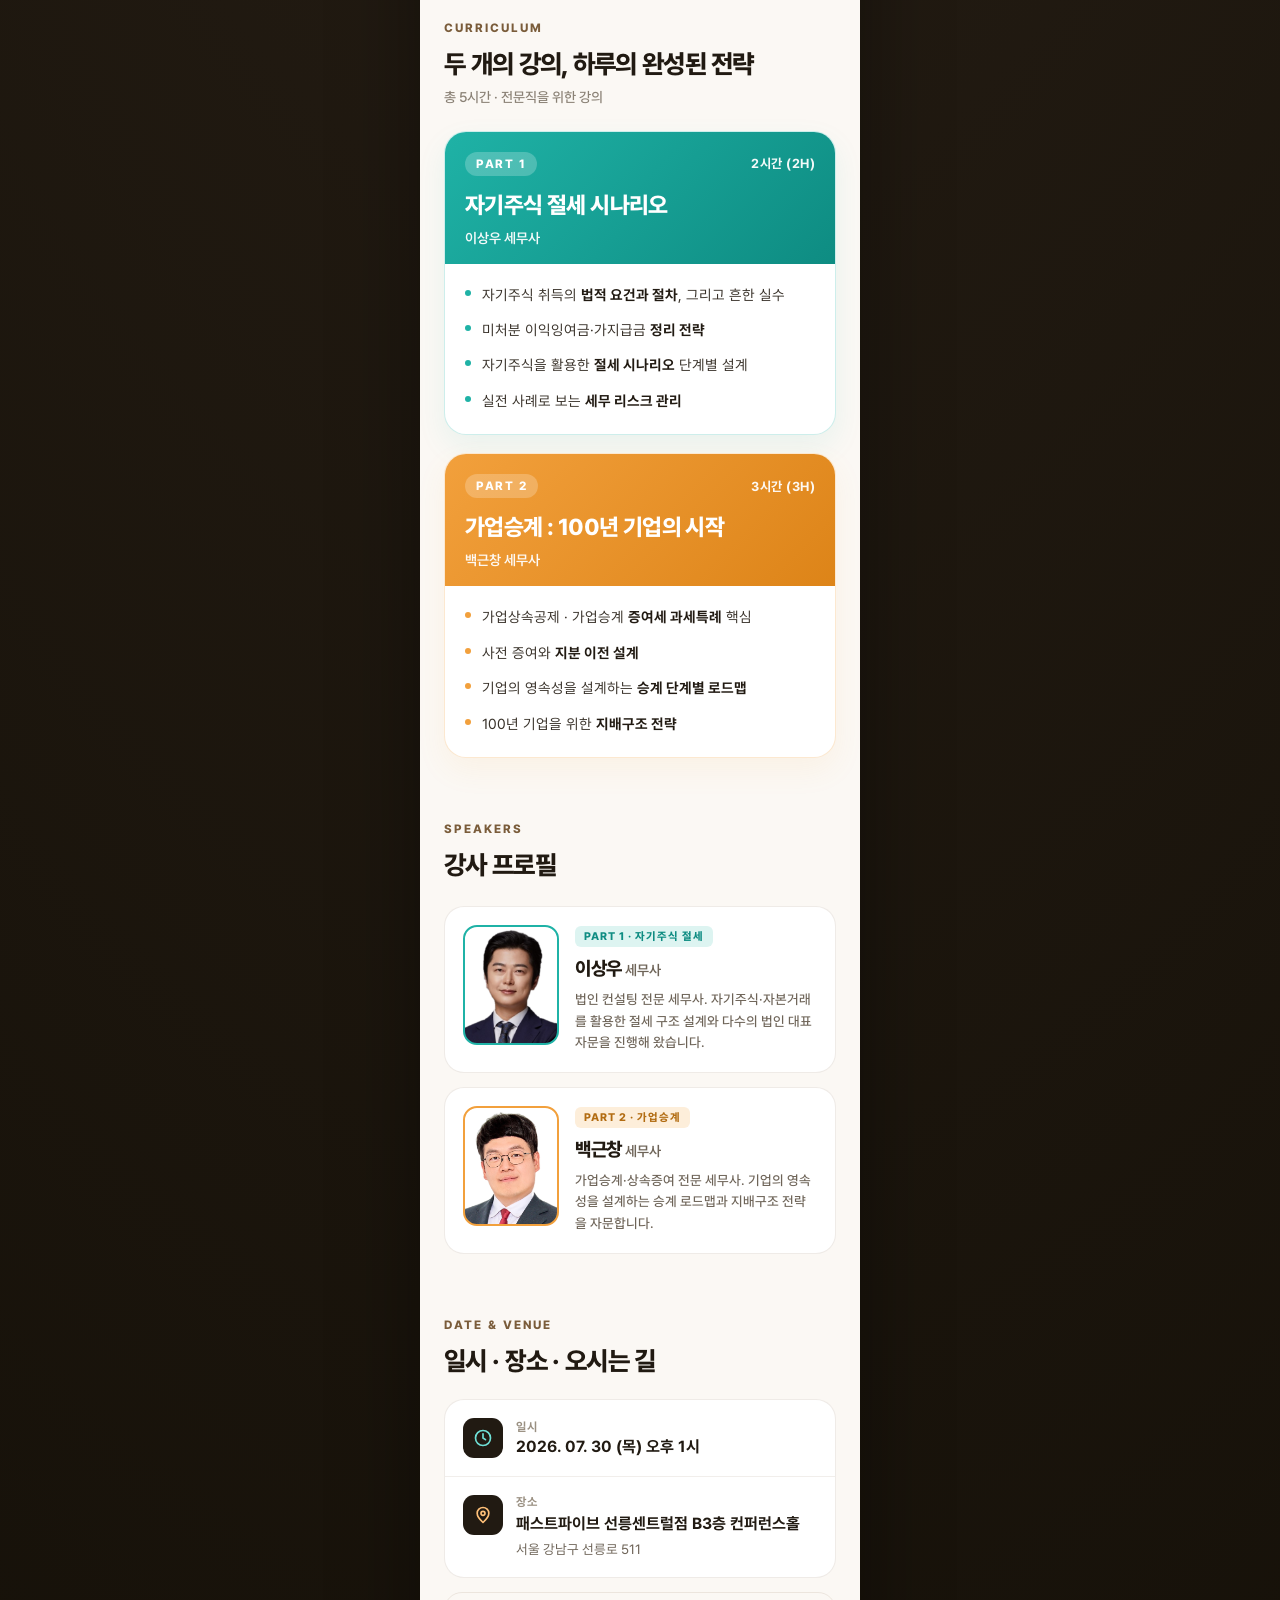
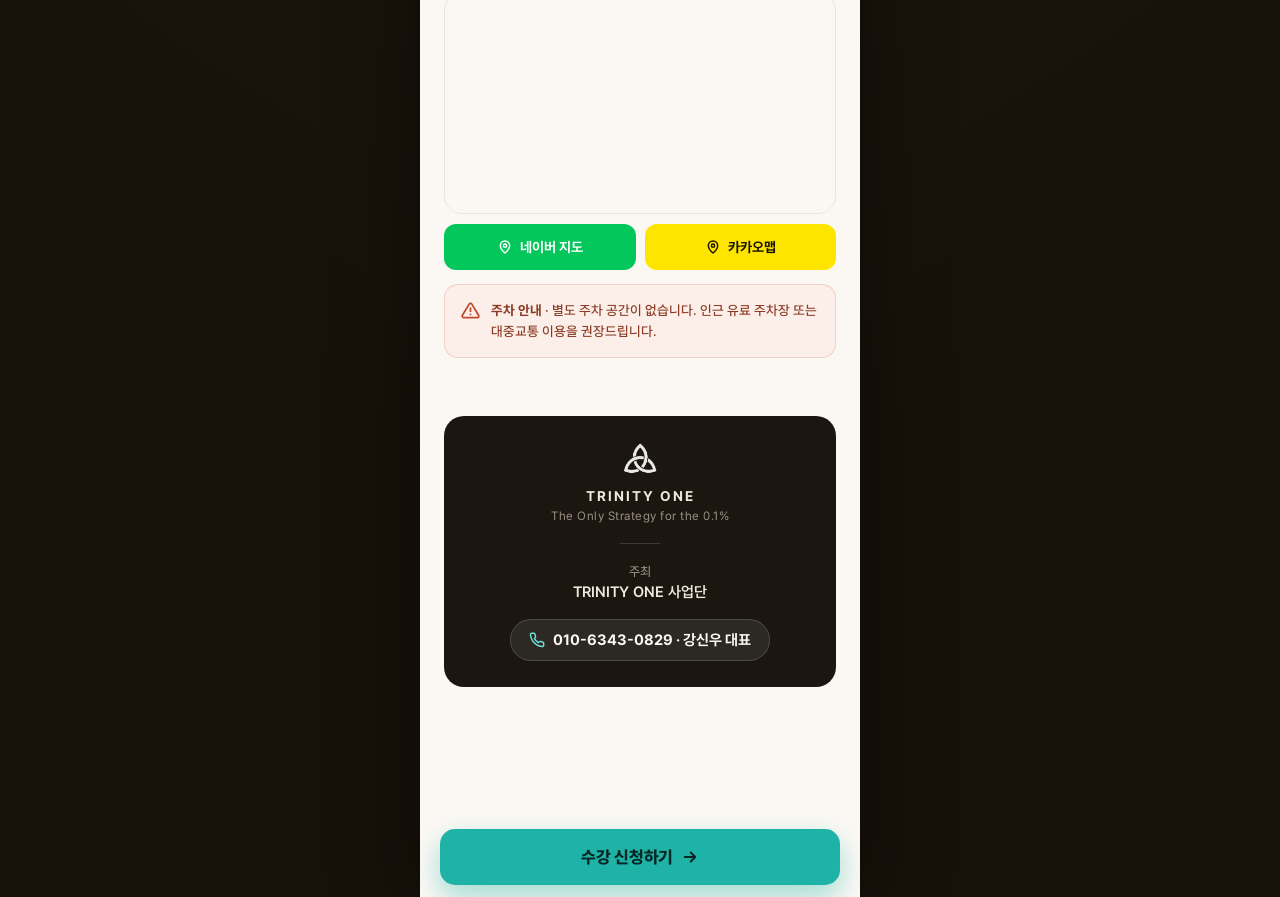
==== commit c90bddc9: "Replace trinity mark with new complete logo" ====
--- a/index.html
+++ b/index.html
@@ -173,7 +173,7 @@
       <!-- Brand bar -->
       <div class="hero-brand" style="position:relative;display:flex;align-items:center;justify-content:space-between;">
         <div style="display:flex;align-items:center;gap:9px;">
-          <img src="project/assets/trinity-mark-fixed.png"
+          <img src="project/assets/trinity-mark-new.png"
                alt="TRINITY ONE"
                style="width:28px;height:28px;object-fit:contain;filter:brightness(0) invert(1);opacity:0.92;">
           <span style="font-size:13px;font-weight:700;letter-spacing:2.5px;color:#EBE3D7;">TRINITY ONE</span>
@@ -414,7 +414,7 @@
     <!-- ══════════ 주최 / 문의 ══════════ -->
     <section style="padding:40px 24px 130px;background:#FBF8F4;">
       <div class="reveal" style="border-radius:20px;background:#1B1610;color:#EFE8DC;padding:26px 22px;text-align:center;">
-        <img src="project/assets/trinity-mark-fixed.png"
+        <img src="project/assets/trinity-mark-new.png"
              alt=""
              aria-hidden="true"
              style="width:34px;height:34px;object-fit:contain;filter:brightness(0) invert(1);opacity:0.9;margin:0 auto;">
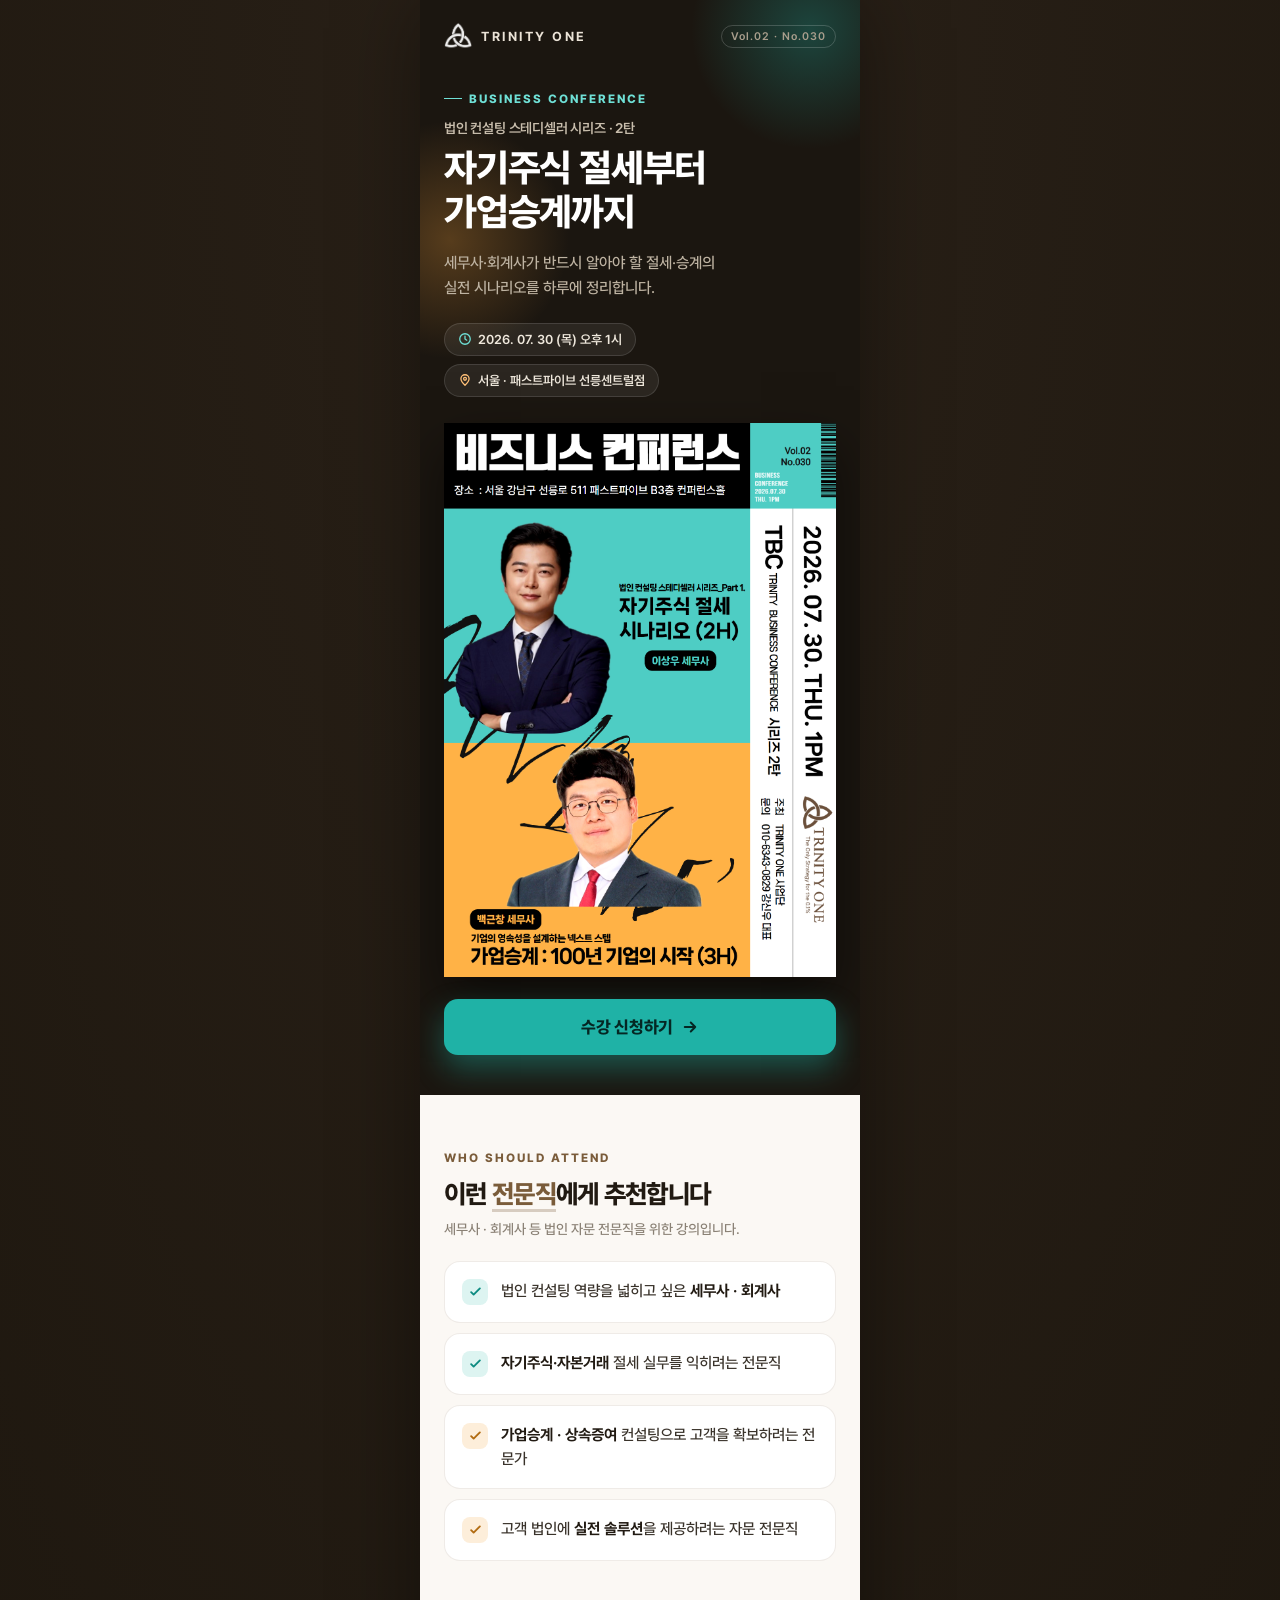
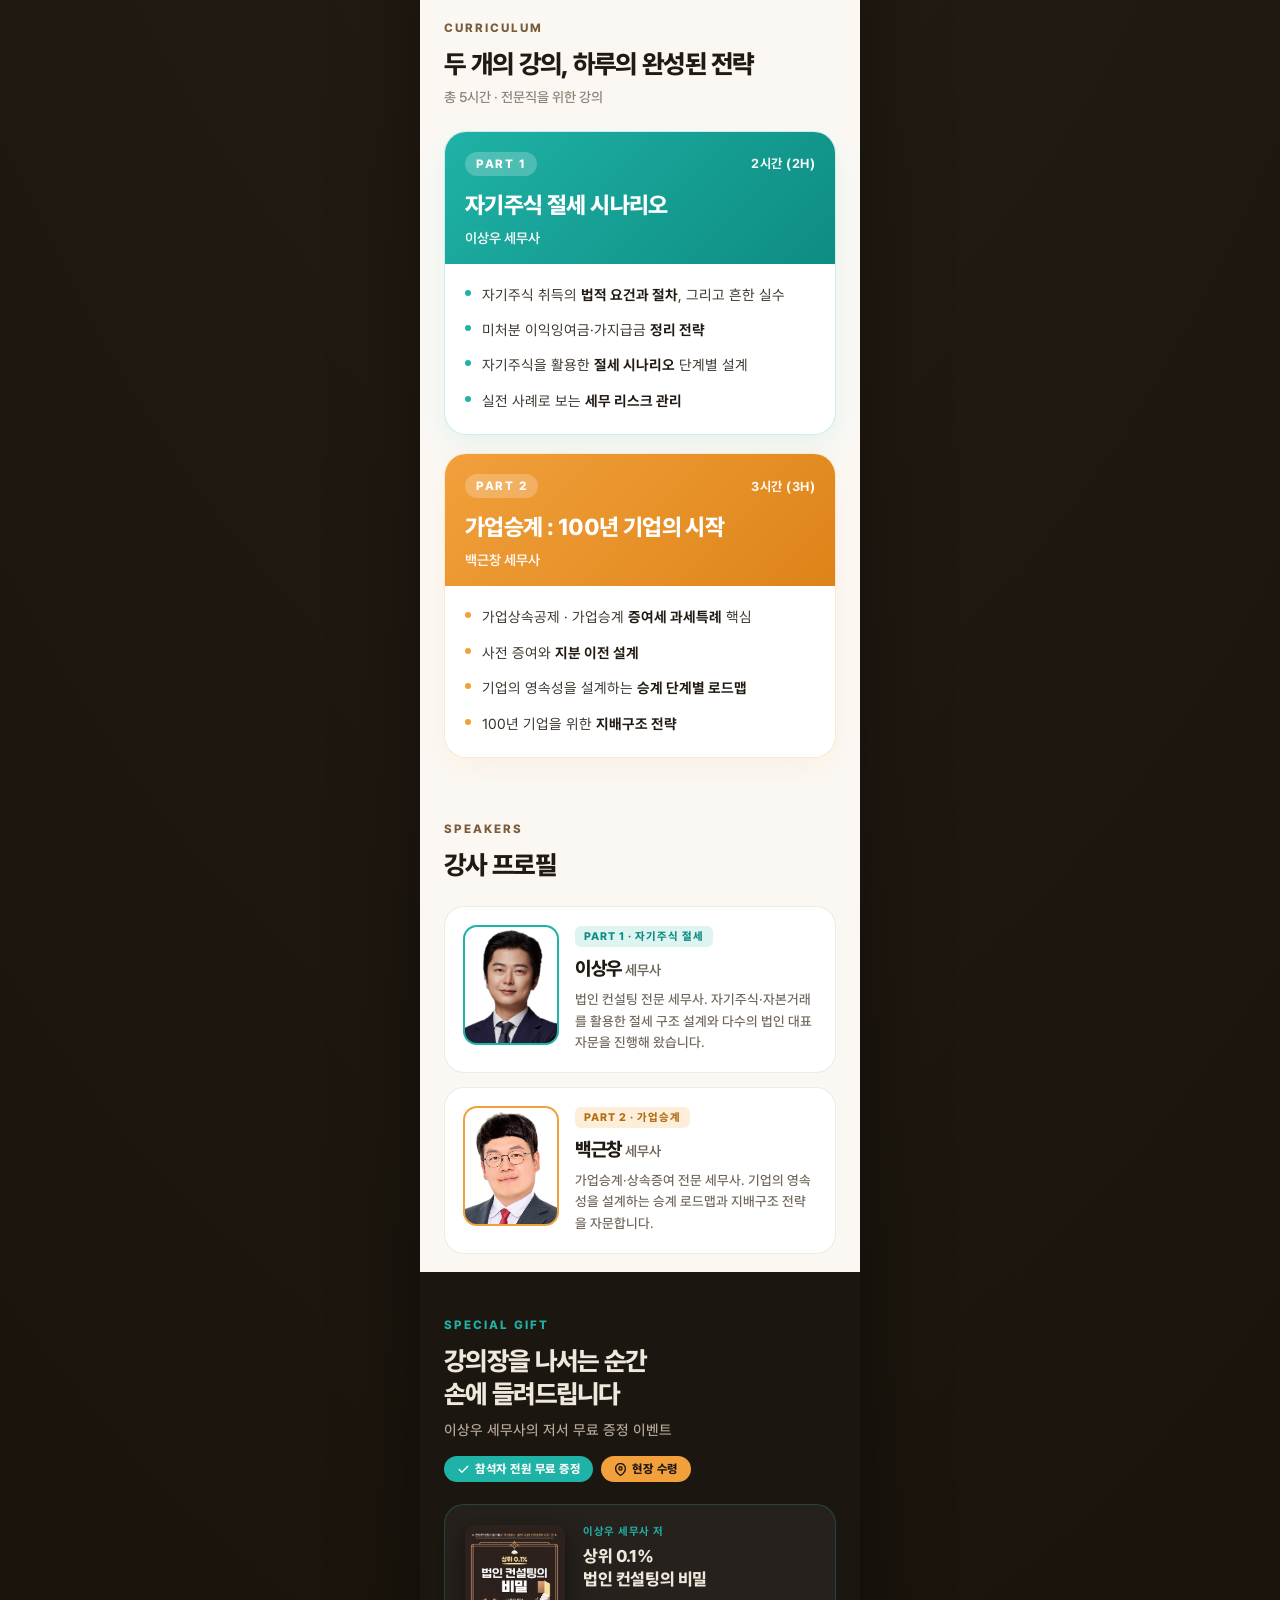
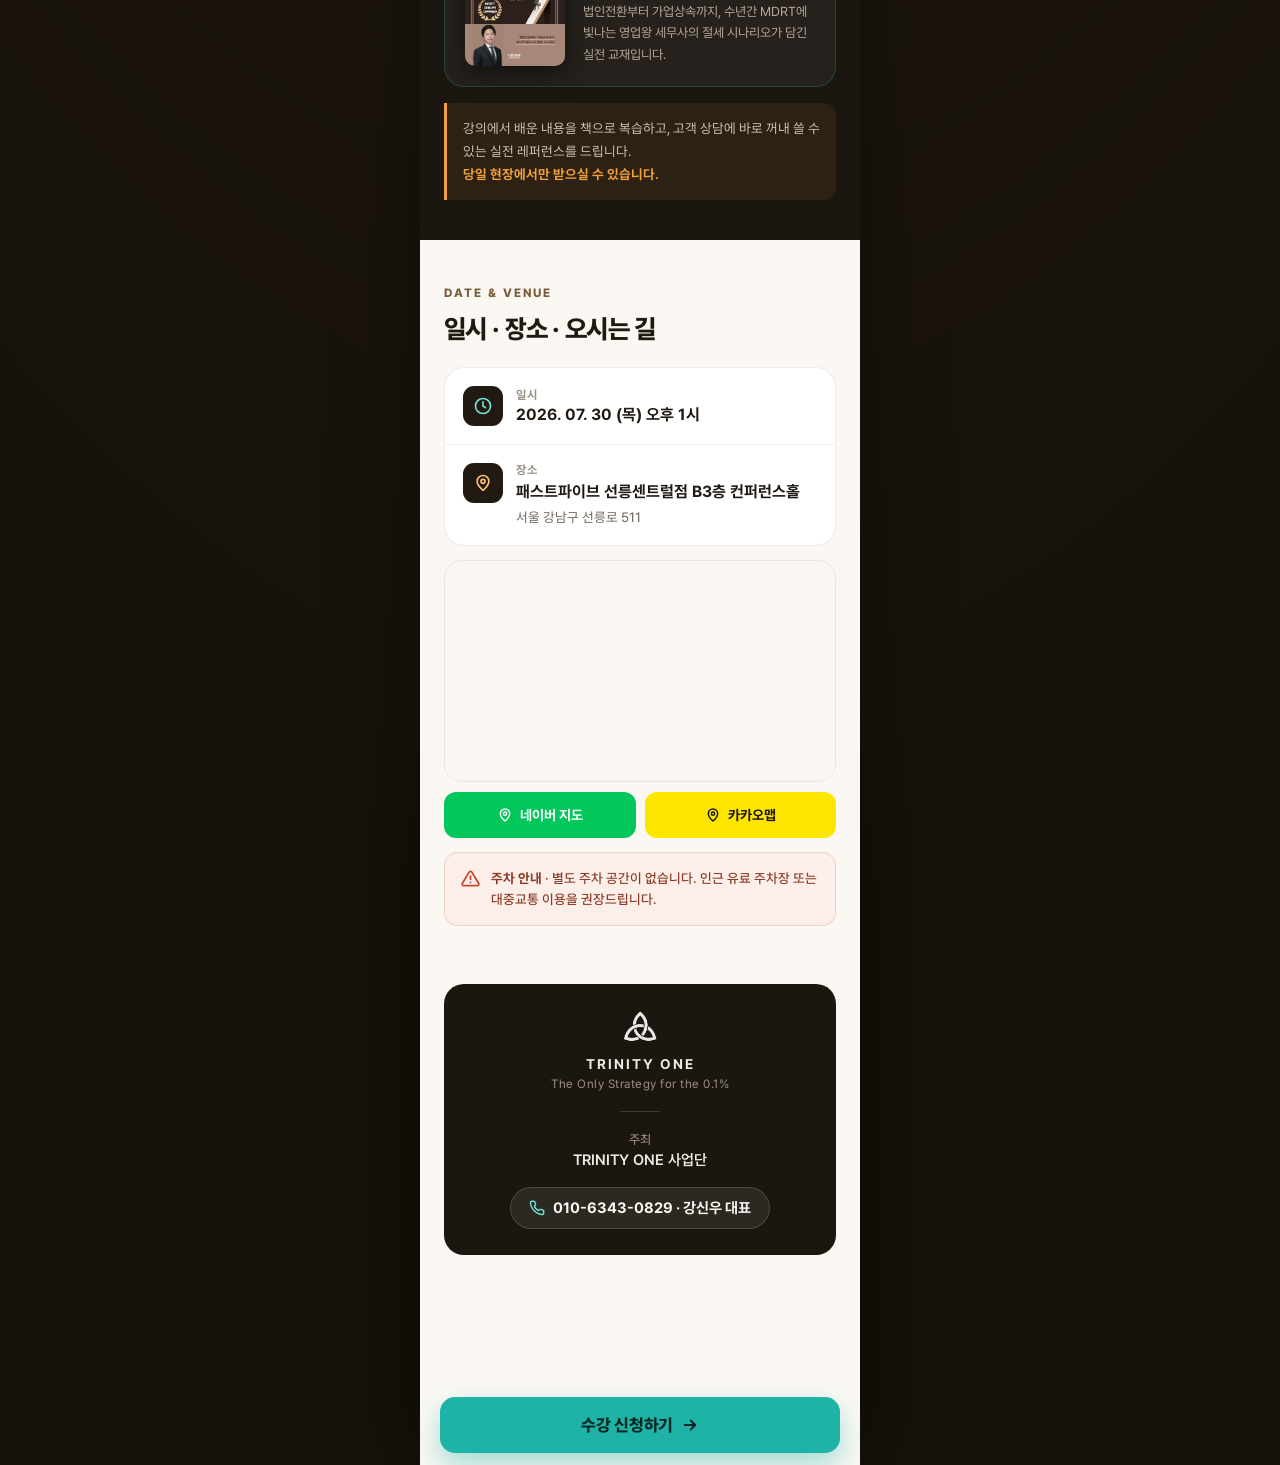
==== commit 14e84018: "Add SPECIAL GIFT book section with book-cover.jpg" ====
--- a/index.html
+++ b/index.html
@@ -346,6 +346,44 @@
           <div style="margin-top:10px;font-size:19px;font-weight:800;color:#211A12;letter-spacing:-0.4px;">백근창 <span style="font-size:14px;font-weight:600;color:#6E6458;">세무사</span></div>
           <p style="margin:9px 0 0;font-size:13.5px;line-height:1.6;color:#6E6458;font-weight:450;">가업승계·상속증여 전문 세무사. 기업의 영속성을 설계하는 승계 로드맵과 지배구조 전략을 자문합니다.</p>
         </div>
+      </div>
+    </section>
+
+    <!-- ══════════ 특별 증정 도서 ══════════ -->
+    <section style="padding:46px 24px 40px;background:#1B1610;">
+      <div class="reveal" style="font-size:12px;font-weight:800;letter-spacing:2px;color:#1FB2A6;text-transform:uppercase;">SPECIAL GIFT</div>
+      <h2 class="reveal" style="margin:12px 0 0;font-size:26px;font-weight:800;letter-spacing:-0.7px;color:#EFE8DC;line-height:1.3;">강의장을 나서는 순간<br>손에 들려드립니다</h2>
+      <p class="reveal" style="margin:10px 0 0;font-size:14.5px;color:#B8A99A;font-weight:500;">이상우 세무사의 저서 무료 증정 이벤트</p>
+
+      <!-- 배지 -->
+      <div class="reveal" style="display:flex;gap:8px;margin-top:18px;">
+        <span style="display:inline-flex;align-items:center;gap:5px;font-size:12px;font-weight:800;letter-spacing:0.5px;color:#fff;background:#1FB2A6;padding:6px 13px;border-radius:20px;">
+          <svg width="13" height="13" viewBox="0 0 24 24" fill="none" stroke="currentColor" stroke-width="2.5" stroke-linecap="round" stroke-linejoin="round" aria-hidden="true"><polyline points="20 6 9 17 4 12"/></svg>
+          참석자 전원 무료 증정
+        </span>
+        <span style="display:inline-flex;align-items:center;gap:5px;font-size:12px;font-weight:800;letter-spacing:0.5px;color:#1B1610;background:#F2A03C;padding:6px 13px;border-radius:20px;">
+          <svg width="13" height="13" viewBox="0 0 24 24" fill="none" stroke="currentColor" stroke-width="2.5" stroke-linecap="round" stroke-linejoin="round" aria-hidden="true"><path d="M21 10c0 7-9 13-9 13S3 17 3 10a9 9 0 0 1 18 0z"/><circle cx="12" cy="10" r="3"/></svg>
+          현장 수령
+        </span>
+      </div>
+
+      <!-- 책 카드 -->
+      <div class="reveal" style="margin-top:22px;display:flex;gap:18px;align-items:flex-start;background:rgba(255,255,255,0.05);border:1px solid rgba(31,178,166,0.25);border-radius:20px;padding:20px;">
+        <!-- 책 표지 -->
+        <div style="flex:none;width:100px;border-radius:10px;overflow:hidden;box-shadow:0 8px 24px rgba(0,0,0,0.5);">
+          <img src="project/assets/book-cover.jpg" alt="상위 0.1% 법인 컨설팅의 비밀" style="display:block;width:100%;height:auto;">
+        </div>
+        <!-- 책 정보 -->
+        <div style="flex:1;min-width:0;">
+          <div style="font-size:11px;font-weight:700;letter-spacing:0.5px;color:#1FB2A6;">이상우 세무사 저</div>
+          <div style="margin-top:7px;font-size:17px;font-weight:800;color:#EFE8DC;line-height:1.35;letter-spacing:-0.4px;">상위 0.1%<br>법인 컨설팅의 비밀</div>
+          <p style="margin:10px 0 0;font-size:13px;line-height:1.65;color:#B8A99A;">법인전환부터 가업상속까지, 수년간 MDRT에 빛나는 영업왕 세무사의 절세 시나리오가 담긴 실전 교재입니다.</p>
+        </div>
+      </div>
+
+      <!-- 후킹 문구 -->
+      <div class="reveal" style="margin-top:16px;border-left:3px solid #F2A03C;padding:14px 16px;background:rgba(242,160,60,0.08);border-radius:0 12px 12px 0;">
+        <p style="margin:0;font-size:13.5px;line-height:1.7;color:#D4C4B0;">강의에서 배운 내용을 책으로 복습하고, 고객 상담에 바로 꺼내 쓸 수 있는 실전 레퍼런스를 드립니다.<br><strong style="color:#F2A03C;">당일 현장에서만 받으실 수 있습니다.</strong></p>
       </div>
     </section>
 
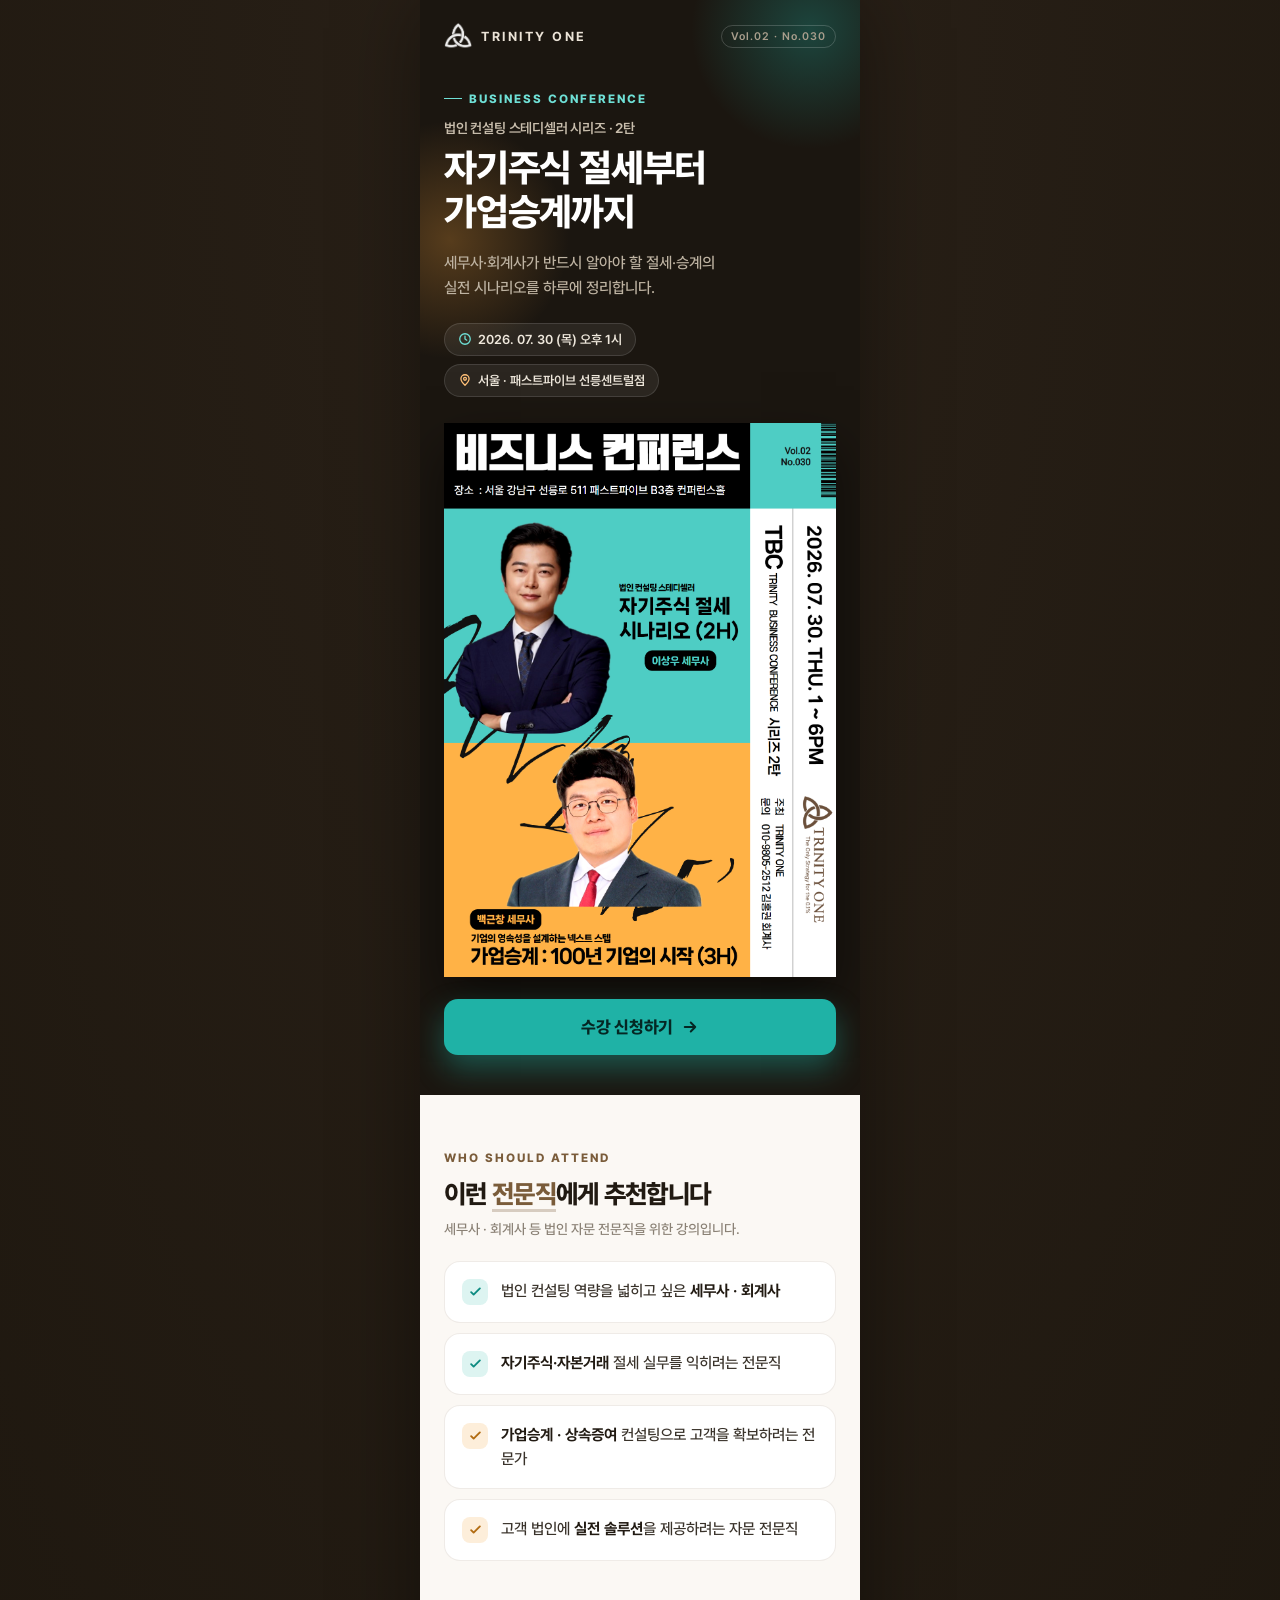
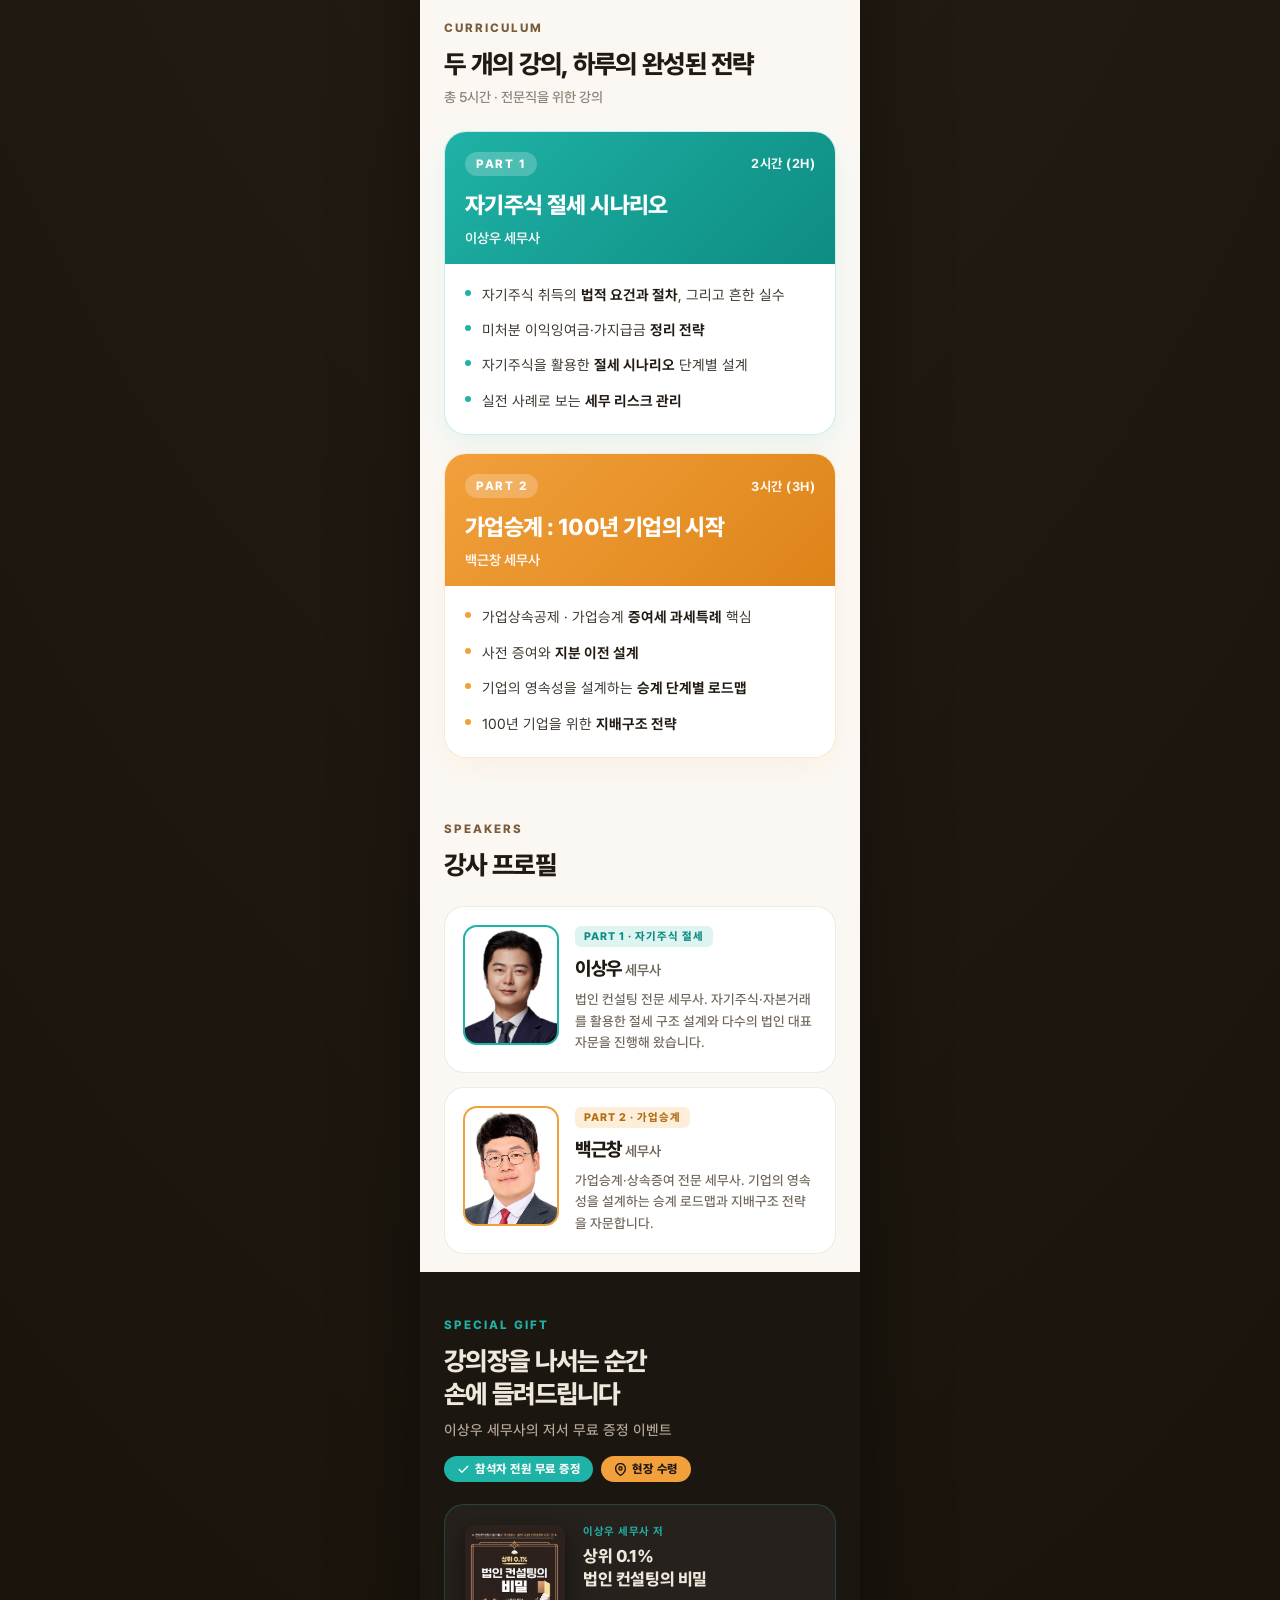
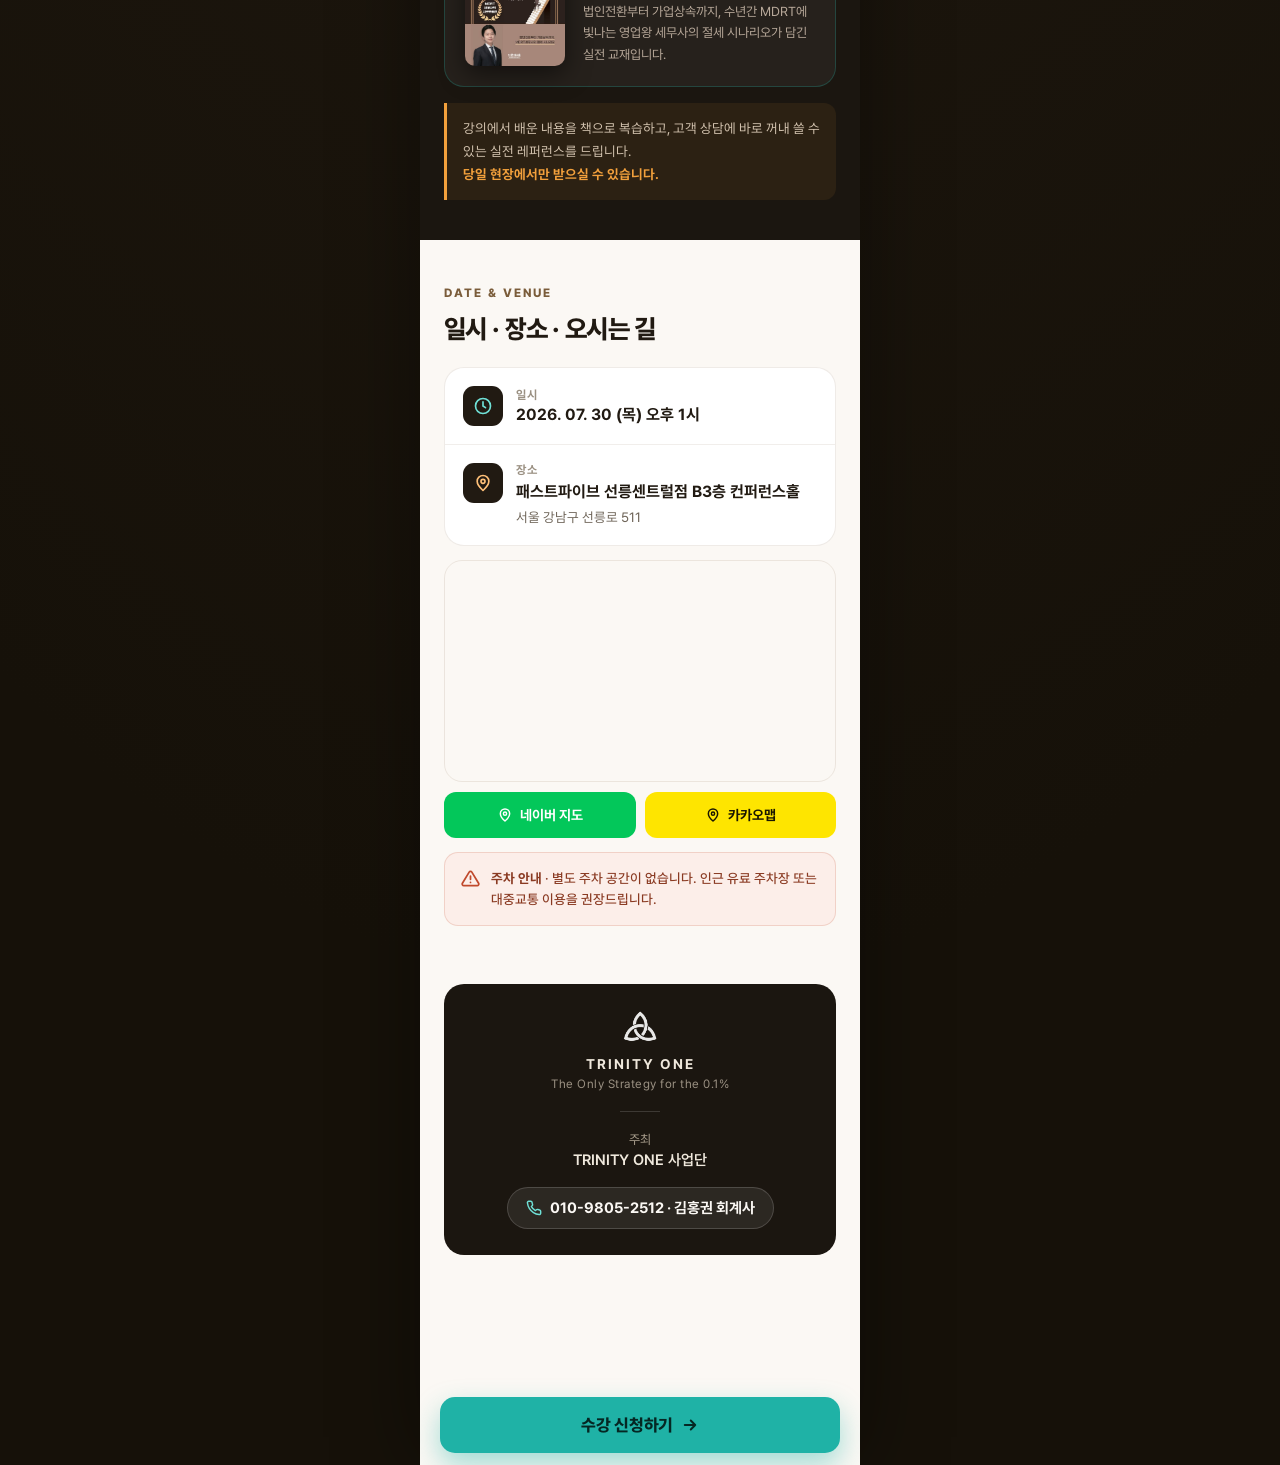
==== commit 4576e025: "Update contact number to 010-9805-2512 김홍권 회계사" ====
--- a/index.html
+++ b/index.html
@@ -461,10 +461,10 @@
         <div style="margin:20px auto;width:40px;height:1px;background:rgba(255,255,255,0.15);"></div>
         <div style="font-size:13px;color:#A99E8D;">주최</div>
         <div style="margin-top:4px;font-size:15px;font-weight:600;color:#EFE8DC;">TRINITY ONE 사업단</div>
-        <a href="tel:010-6343-0829"
+        <a href="tel:010-9805-2512"
            style="margin-top:18px;display:inline-flex;align-items:center;gap:8px;font-size:15px;font-weight:700;color:#FBF8F4;text-decoration:none;background:rgba(255,255,255,0.08);border:1px solid rgba(255,255,255,0.16);padding:11px 18px;border-radius:999px;">
           <svg width="16" height="16" viewBox="0 0 24 24" fill="none" stroke="#6FE0D6" stroke-width="2.2" stroke-linecap="round" stroke-linejoin="round" aria-hidden="true"><path d="M22 16.9v3a2 2 0 0 1-2.2 2 19.8 19.8 0 0 1-8.6-3.1 19.5 19.5 0 0 1-6-6 19.8 19.8 0 0 1-3.1-8.7A2 2 0 0 1 4.1 2h3a2 2 0 0 1 2 1.7c.1.9.4 1.8.7 2.7a2 2 0 0 1-.5 2.1L8.1 9.9a16 16 0 0 0 6 6l1.4-1.2a2 2 0 0 1 2.1-.5c.9.3 1.8.6 2.7.7a2 2 0 0 1 1.7 2z"/></svg>
-          010-6343-0829 · 강신우 대표
+          010-9805-2512 · 김홍권 회계사
         </a>
       </div>
     </section>
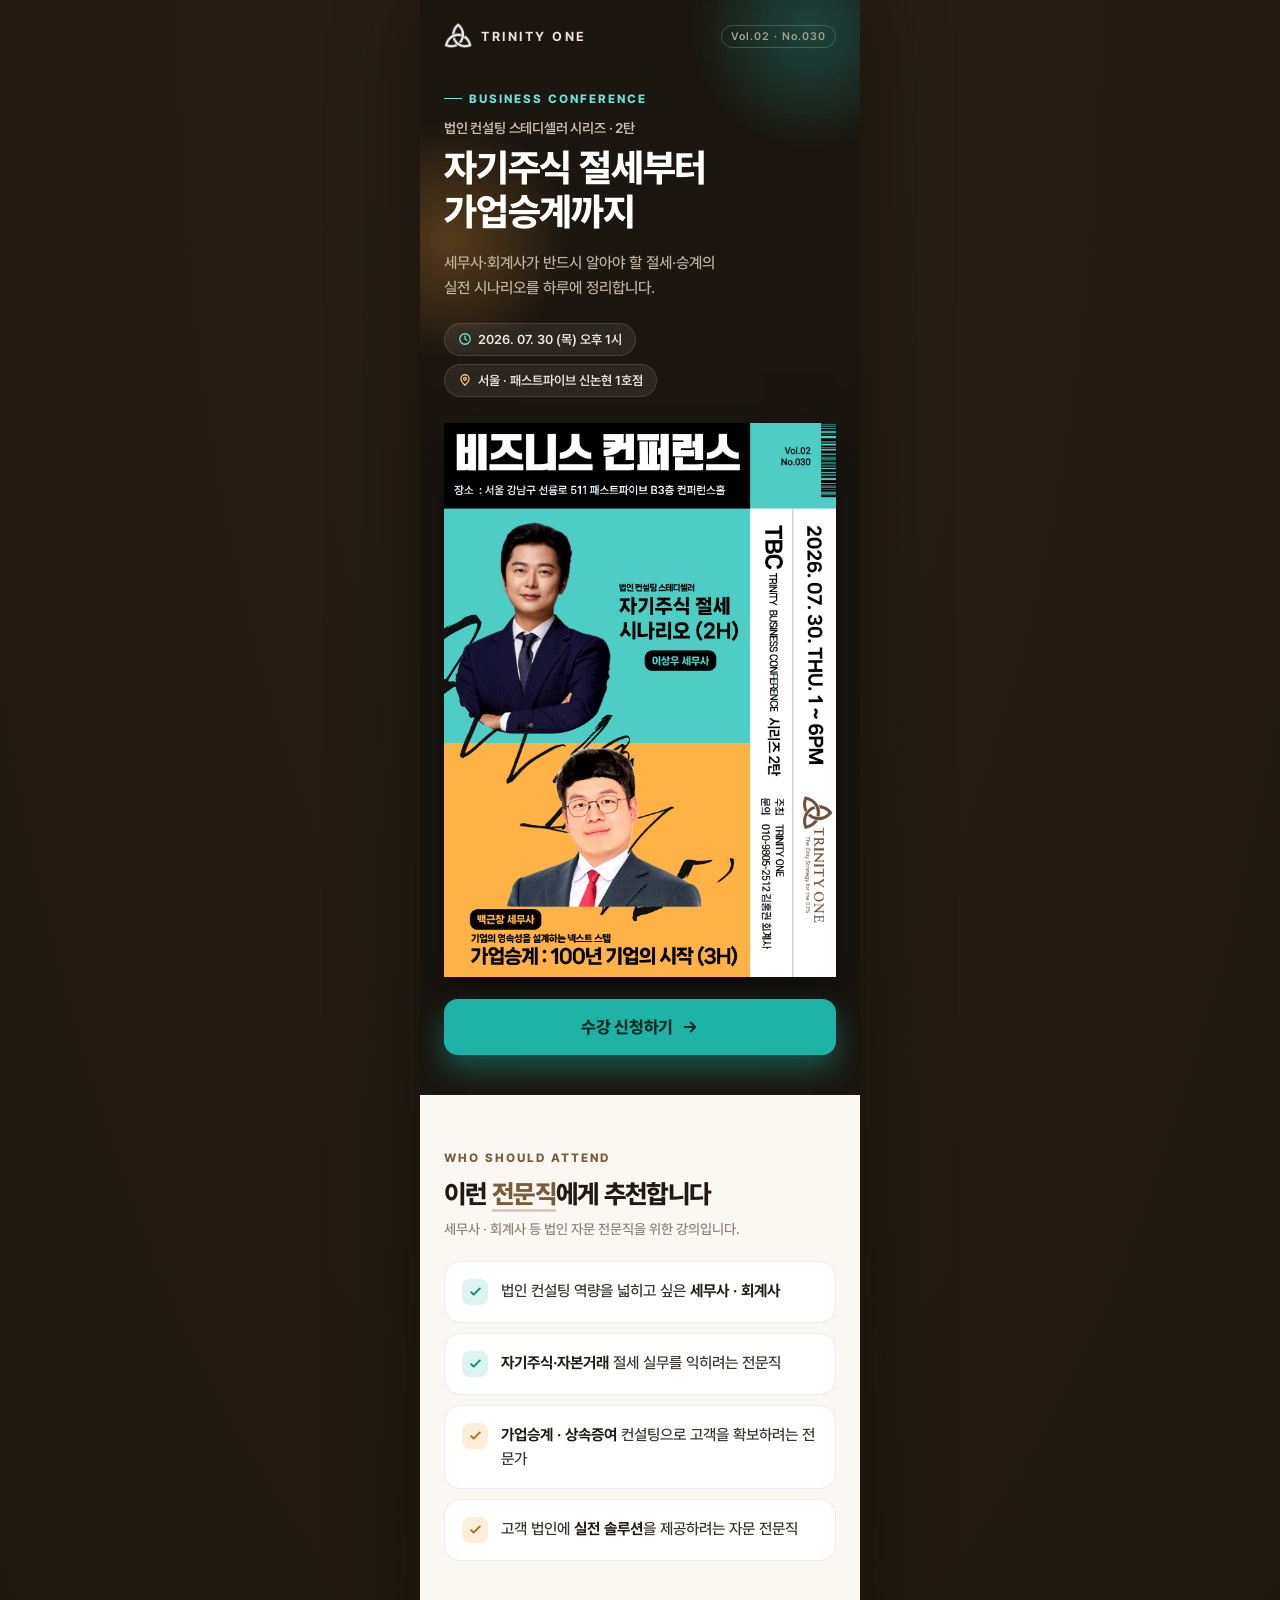
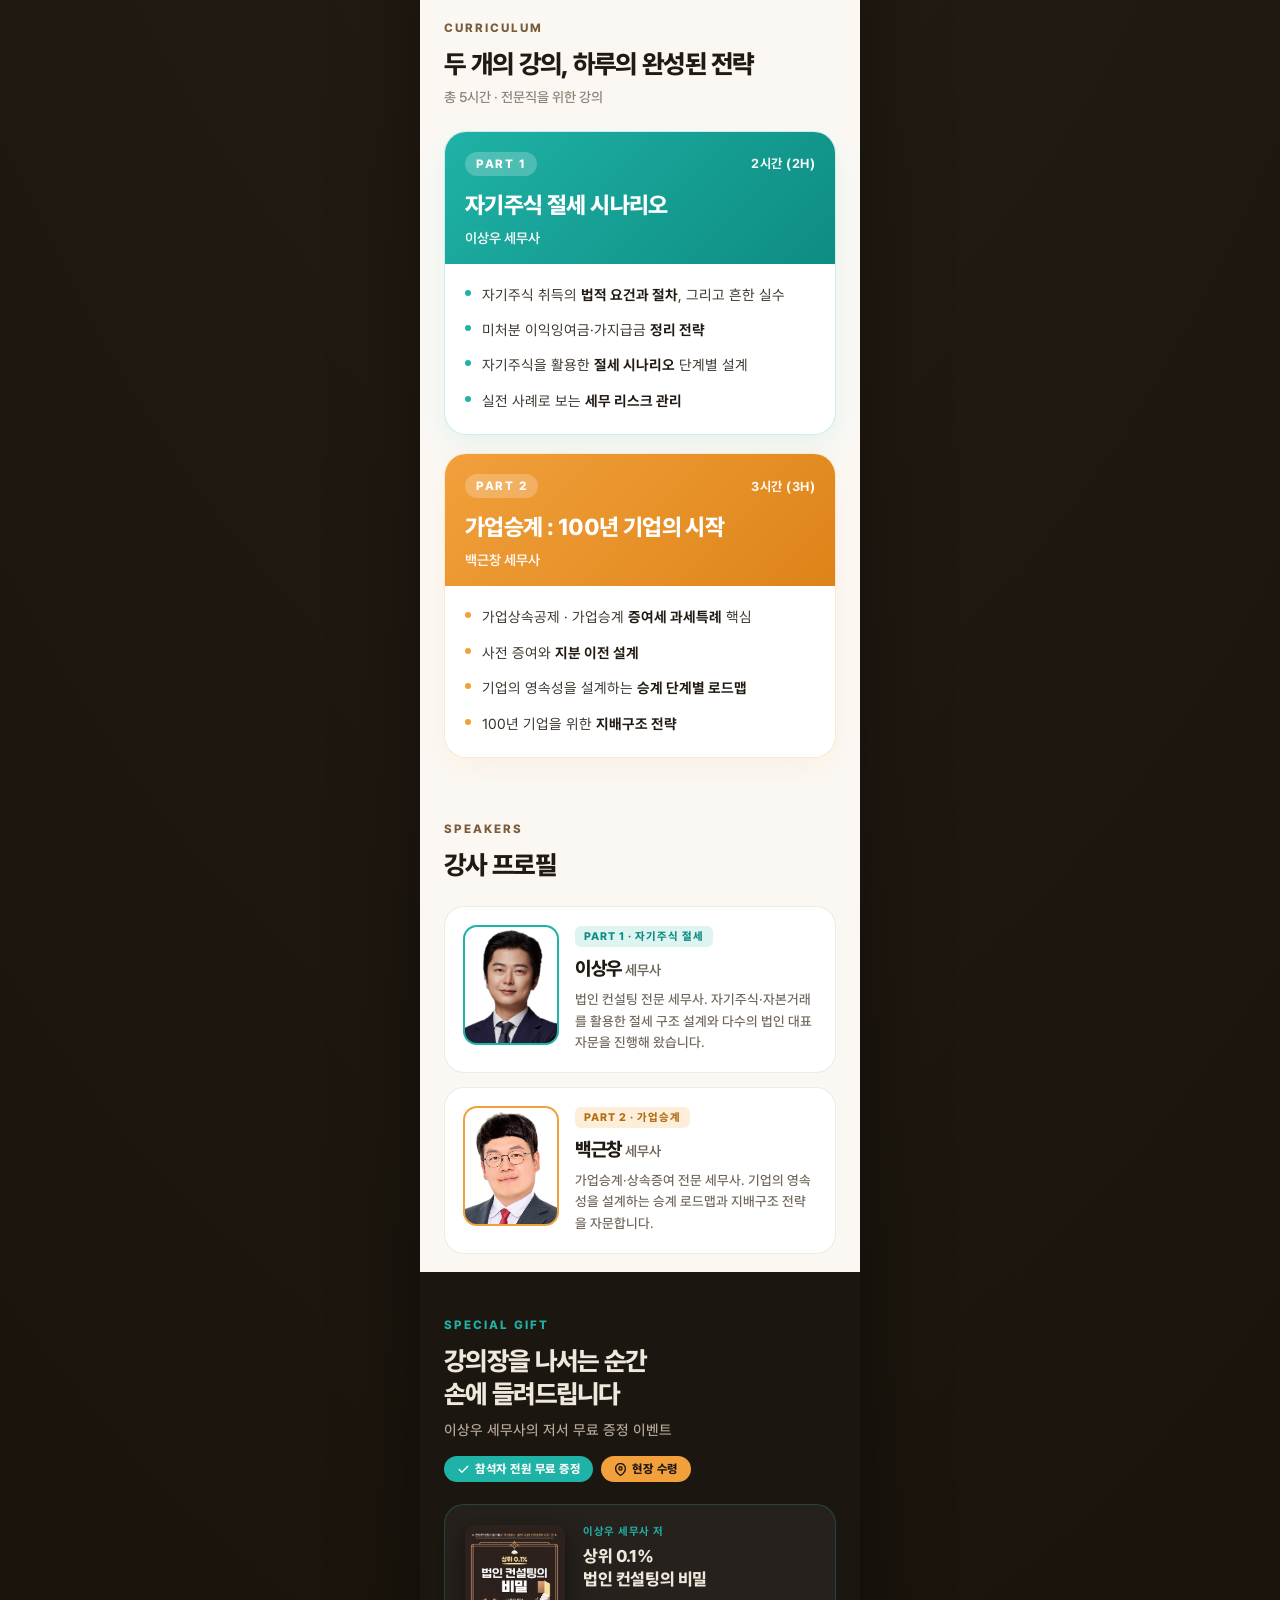
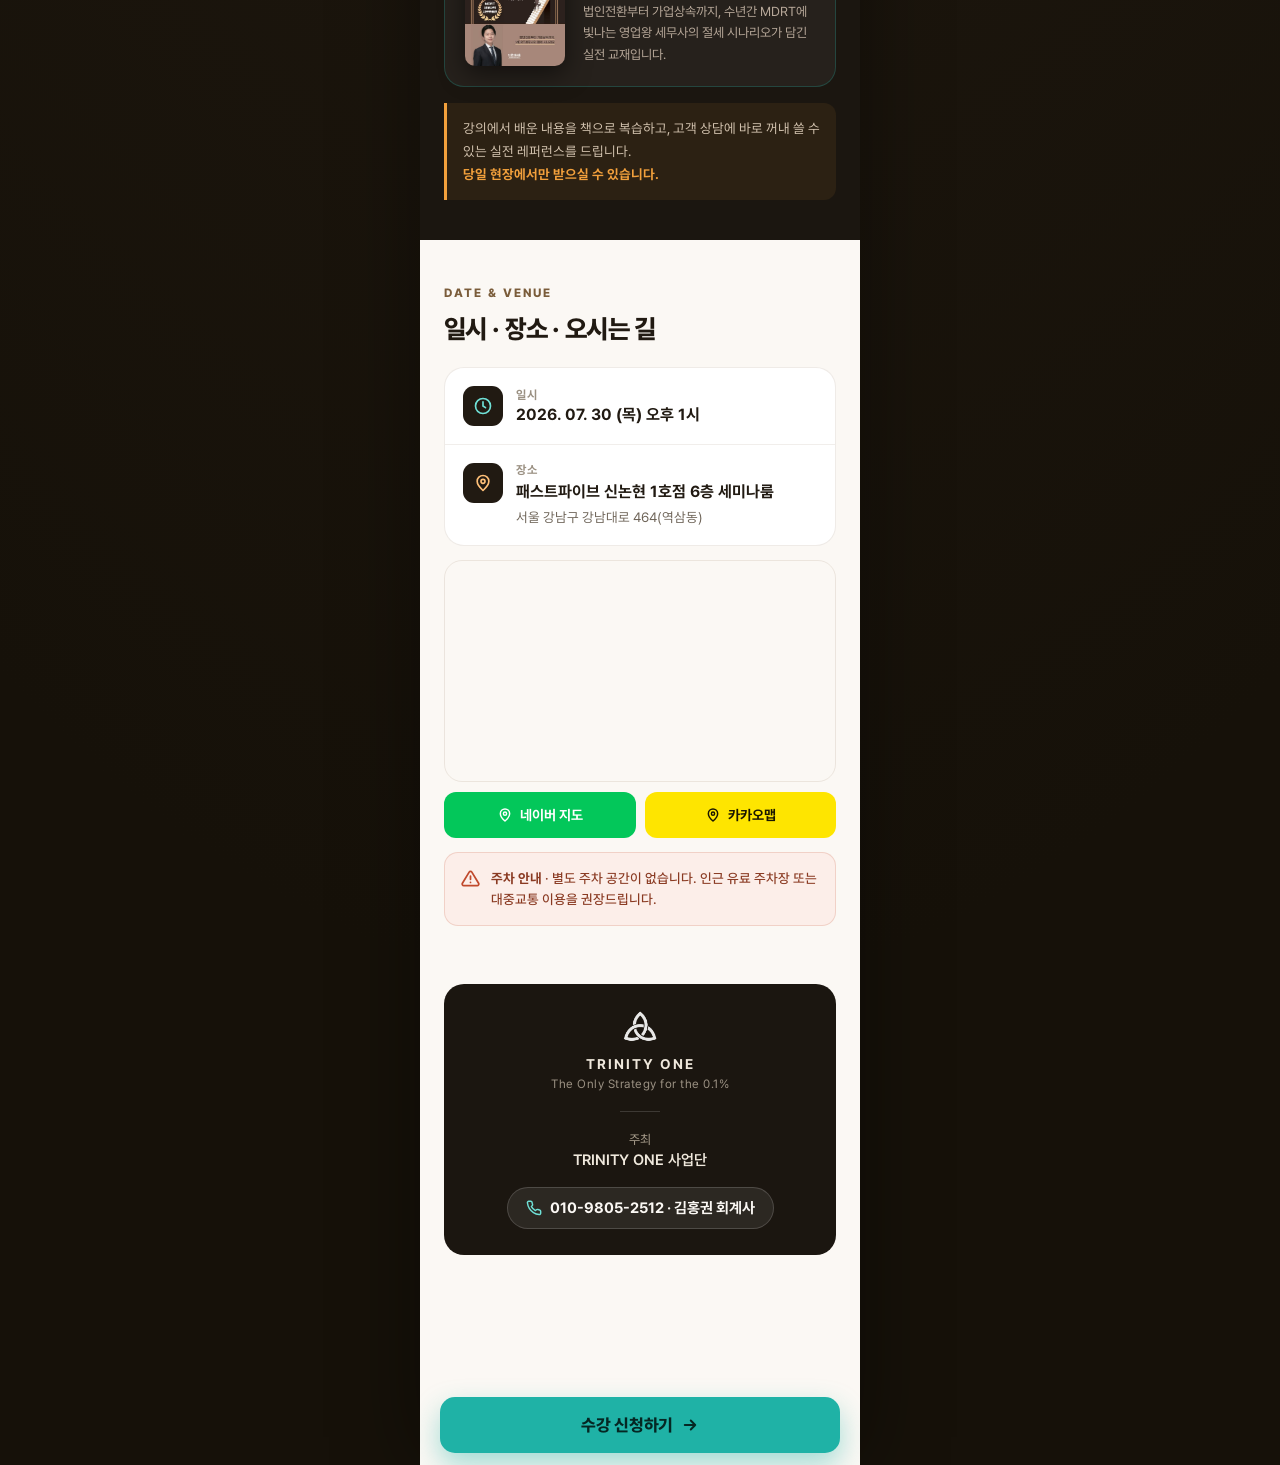
==== commit 4aaef4d2: "Update venue to 패스트파이브 신논현 1호점 6층 세미나룸" ====
--- a/index.html
+++ b/index.html
@@ -4,13 +4,13 @@
   <meta charset="utf-8">
   <meta name="viewport" content="width=device-width, initial-scale=1">
   <title>자기주식 절세부터 가업승계까지 — TRINITY ONE</title>
-  <meta name="description" content="세무사·회계사가 반드시 알아야 할 절세·승계의 실전 시나리오를 하루에 정리합니다. 2026.07.30 서울 패스트파이브 선릉센트럴점">
+  <meta name="description" content="세무사·회계사가 반드시 알아야 할 절세·승계의 실전 시나리오를 하루에 정리합니다. 2026.07.30 서울 패스트파이브 신논현 1호점">
 
   <!-- Open Graph -->
   <meta property="og:type" content="website">
   <meta property="og:url" content="https://hq1trinity-arch.github.io/trinity-lecture-seoul/">
   <meta property="og:title" content="자기주식 절세부터 가업승계까지 — TRINITY ONE (서울)">
-  <meta property="og:description" content="세무사·회계사가 반드시 알아야 할 절세·승계의 실전 시나리오를 하루에 정리합니다. 2026.07.30 서울 패스트파이브 선릉센트럴점">
+  <meta property="og:description" content="세무사·회계사가 반드시 알아야 할 절세·승계의 실전 시나리오를 하루에 정리합니다. 2026.07.30 서울 패스트파이브 신논현 1호점">
   <meta property="og:image" content="https://hq1trinity-arch.github.io/trinity-lecture-seoul/project/assets/og-image.jpg">
   <meta property="og:image:width" content="1200">
   <meta property="og:image:height" content="630">
@@ -19,7 +19,7 @@
   <!-- Twitter Card -->
   <meta name="twitter:card" content="summary_large_image">
   <meta name="twitter:title" content="자기주식 절세부터 가업승계까지 — TRINITY ONE">
-  <meta name="twitter:description" content="세무사·회계사가 반드시 알아야 할 절세·승계의 실전 시나리오를 하루에 정리합니다. 2026.07.30 서울 패스트파이브 선릉센트럴점">
+  <meta name="twitter:description" content="세무사·회계사가 반드시 알아야 할 절세·승계의 실전 시나리오를 하루에 정리합니다. 2026.07.30 서울 패스트파이브 신논현 1호점">
   <meta name="twitter:image" content="https://hq1trinity-arch.github.io/trinity-lecture-seoul/project/assets/og-image.jpg">
 
   <style>
@@ -199,7 +199,7 @@
         </span>
         <span style="display:inline-flex;align-items:center;gap:6px;font-size:13px;font-weight:600;color:#EFE8DC;background:rgba(255,255,255,0.07);border:1px solid rgba(255,255,255,0.12);padding:8px 13px;border-radius:999px;">
           <svg width="14" height="14" viewBox="0 0 24 24" fill="none" stroke="#FFC078" stroke-width="2.2" stroke-linecap="round" stroke-linejoin="round" aria-hidden="true"><path d="M12 21s-7-6.2-7-11a7 7 0 0 1 14 0c0 4.8-7 11-7 11z"/><circle cx="12" cy="10" r="2.4"/></svg>
-          서울 · 패스트파이브 선릉센트럴점
+          서울 · 패스트파이브 신논현 1호점
         </span>
       </div>
 
@@ -409,8 +409,8 @@
           </span>
           <div style="flex:1;">
             <div style="font-size:12px;font-weight:700;color:#9A9082;letter-spacing:0.5px;">장소</div>
-            <div style="margin-top:3px;font-size:16px;font-weight:700;color:#211A12;line-height:1.45;">패스트파이브 선릉센트럴점 B3층 컨퍼런스홀</div>
-            <div style="margin-top:3px;font-size:13.5px;color:#6E6458;line-height:1.5;">서울 강남구 선릉로 511</div>
+            <div style="margin-top:3px;font-size:16px;font-weight:700;color:#211A12;line-height:1.45;">패스트파이브 신논현 1호점 6층 세미나룸</div>
+            <div style="margin-top:3px;font-size:13.5px;color:#6E6458;line-height:1.5;">서울 강남구 강남대로 464(역삼동)</div>
           </div>
         </div>
       </div>
@@ -418,8 +418,8 @@
       <!-- Google Maps embed -->
       <div class="reveal" data-delay="80" style="margin-top:14px;border-radius:18px;overflow:hidden;border:1px solid rgba(122,92,58,0.12);">
         <iframe
-          title="패스트파이브 선릉센트럴점 위치"
-          src="https://www.google.com/maps?q=%ED%8C%A8%EC%8A%A4%ED%8A%B8%ED%8C%8C%EC%9D%B4%EB%B8%8C%20%EC%84%A0%EB%A6%89%EC%84%BC%ED%8A%B8%EB%9F%B4%EC%A0%90&z=17&hl=ko&output=embed"
+          title="패스트파이브 신논현 1호점 위치"
+          src="https://www.google.com/maps?q=%ED%8C%A8%EC%8A%A4%ED%8A%B8%ED%8C%8C%EC%9D%B4%EB%B8%8C%20%EC%8B%A0%EB%85%BC%ED%98%84%201%ED%98%B8%EC%A0%90&z=17&hl=ko&output=embed"
           style="display:block;width:100%;height:220px;border:0;"
           loading="lazy"
           referrerpolicy="no-referrer-when-downgrade">
@@ -428,13 +428,13 @@
 
       <!-- Map navigation buttons -->
       <div class="reveal" data-delay="160" style="display:flex;gap:9px;margin-top:10px;">
-        <a href="https://map.naver.com/p/search/%ED%8C%A8%EC%8A%A4%ED%8A%B8%ED%8C%8C%EC%9D%B4%EB%B8%8C%20%EC%84%A0%EB%A6%89%EC%84%BC%ED%8A%B8%EB%9F%B4%EC%A0%90"
+        <a href="https://map.naver.com/p/search/%ED%8C%A8%EC%8A%A4%ED%8A%B8%ED%8C%8C%EC%9D%B4%EB%B8%8C%20%EC%8B%A0%EB%85%BC%ED%98%84%201%ED%98%B8%EC%A0%90"
            target="_blank" rel="noopener"
            class="btn-map btn-map-naver">
           <svg width="16" height="16" viewBox="0 0 24 24" fill="none" stroke="#fff" stroke-width="2.2" stroke-linecap="round" stroke-linejoin="round" aria-hidden="true"><path d="M12 21s-7-6.2-7-11a7 7 0 0 1 14 0c0 4.8-7 11-7 11z"/><circle cx="12" cy="10" r="2.4"/></svg>
           네이버 지도
         </a>
-        <a href="https://map.kakao.com/?q=%ED%8C%A8%EC%8A%A4%ED%8A%B8%ED%8C%8C%EC%9D%B4%EB%B8%8C%20%EC%84%A0%EB%A6%89%EC%84%BC%ED%8A%B8%EB%9F%B4%EC%A0%90"
+        <a href="https://map.kakao.com/?q=%ED%8C%A8%EC%8A%A4%ED%8A%B8%ED%8C%8C%EC%9D%B4%EB%B8%8C%20%EC%8B%A0%EB%85%BC%ED%98%84%201%ED%98%B8%EC%A0%90"
            target="_blank" rel="noopener"
            class="btn-map btn-map-kakao">
           <svg width="16" height="16" viewBox="0 0 24 24" fill="none" stroke="#191600" stroke-width="2.2" stroke-linecap="round" stroke-linejoin="round" aria-hidden="true"><path d="M12 21s-7-6.2-7-11a7 7 0 0 1 14 0c0 4.8-7 11-7 11z"/><circle cx="12" cy="10" r="2.4"/></svg>
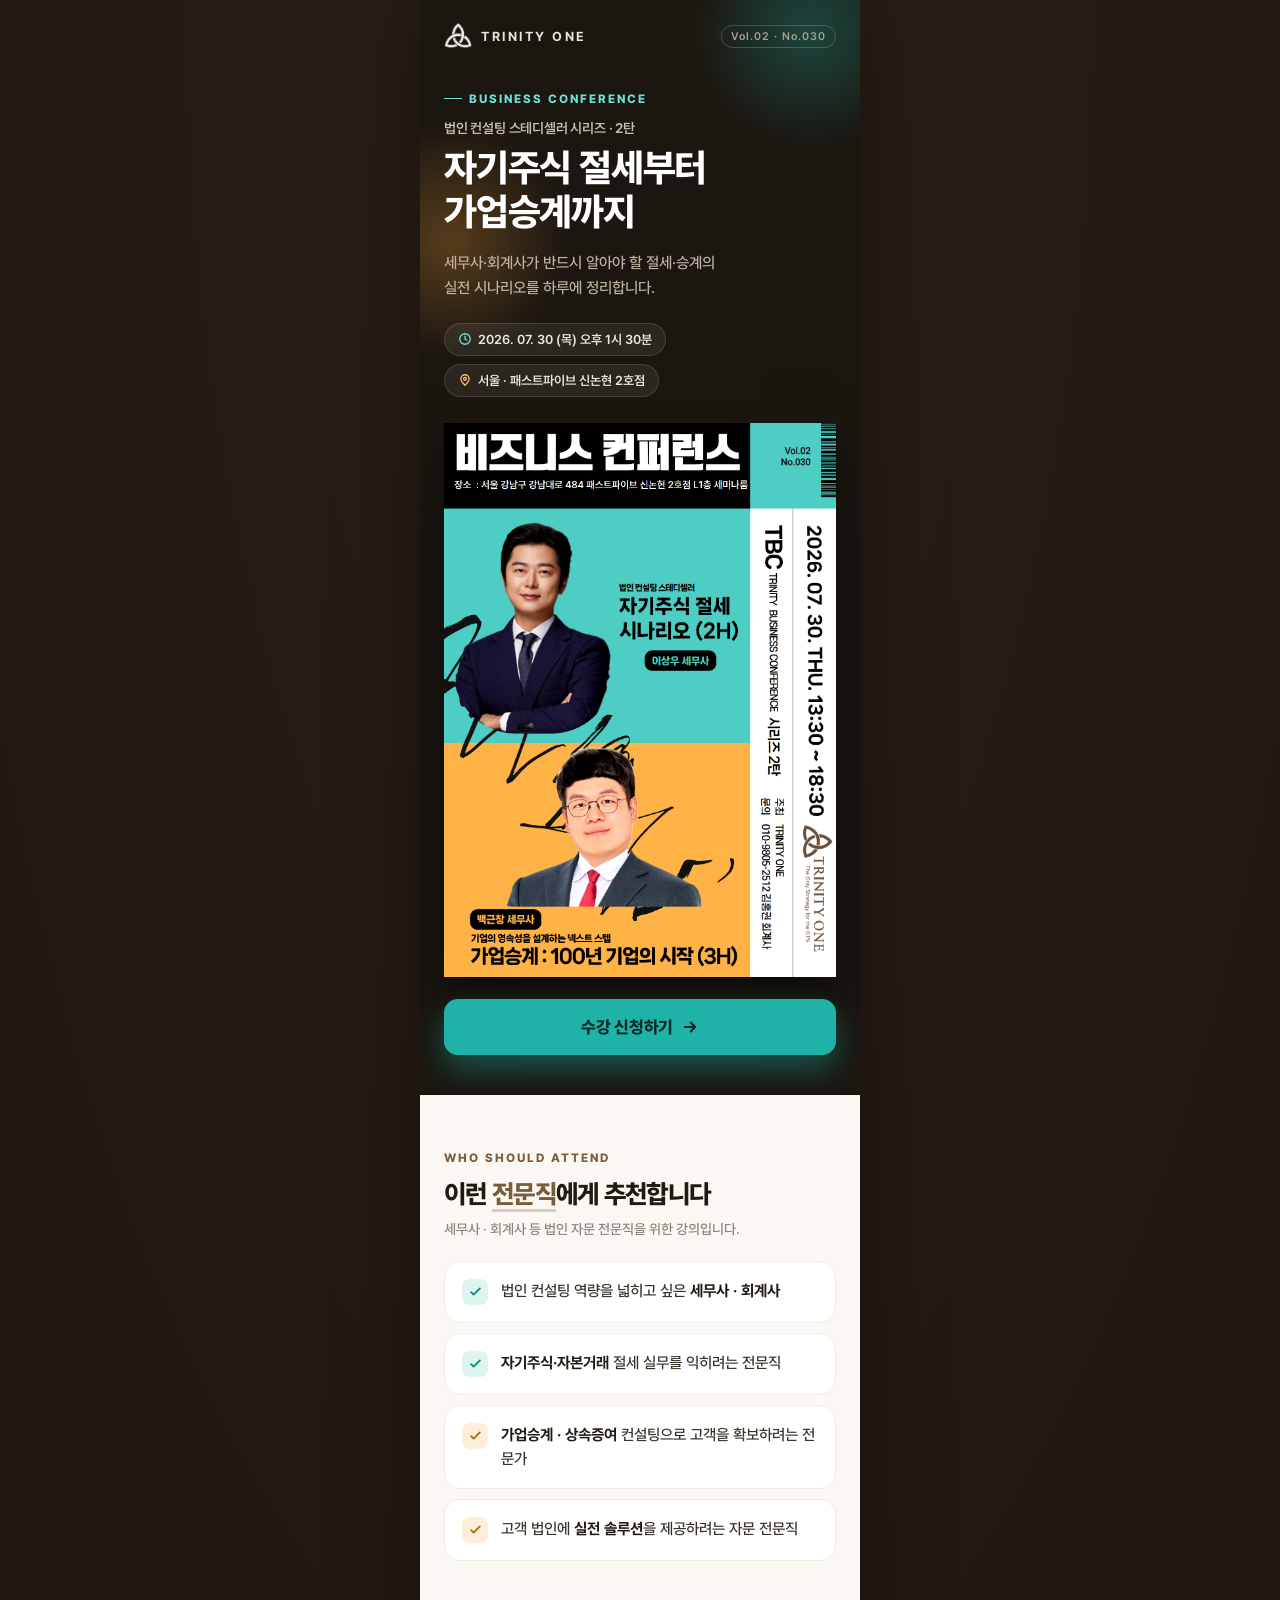
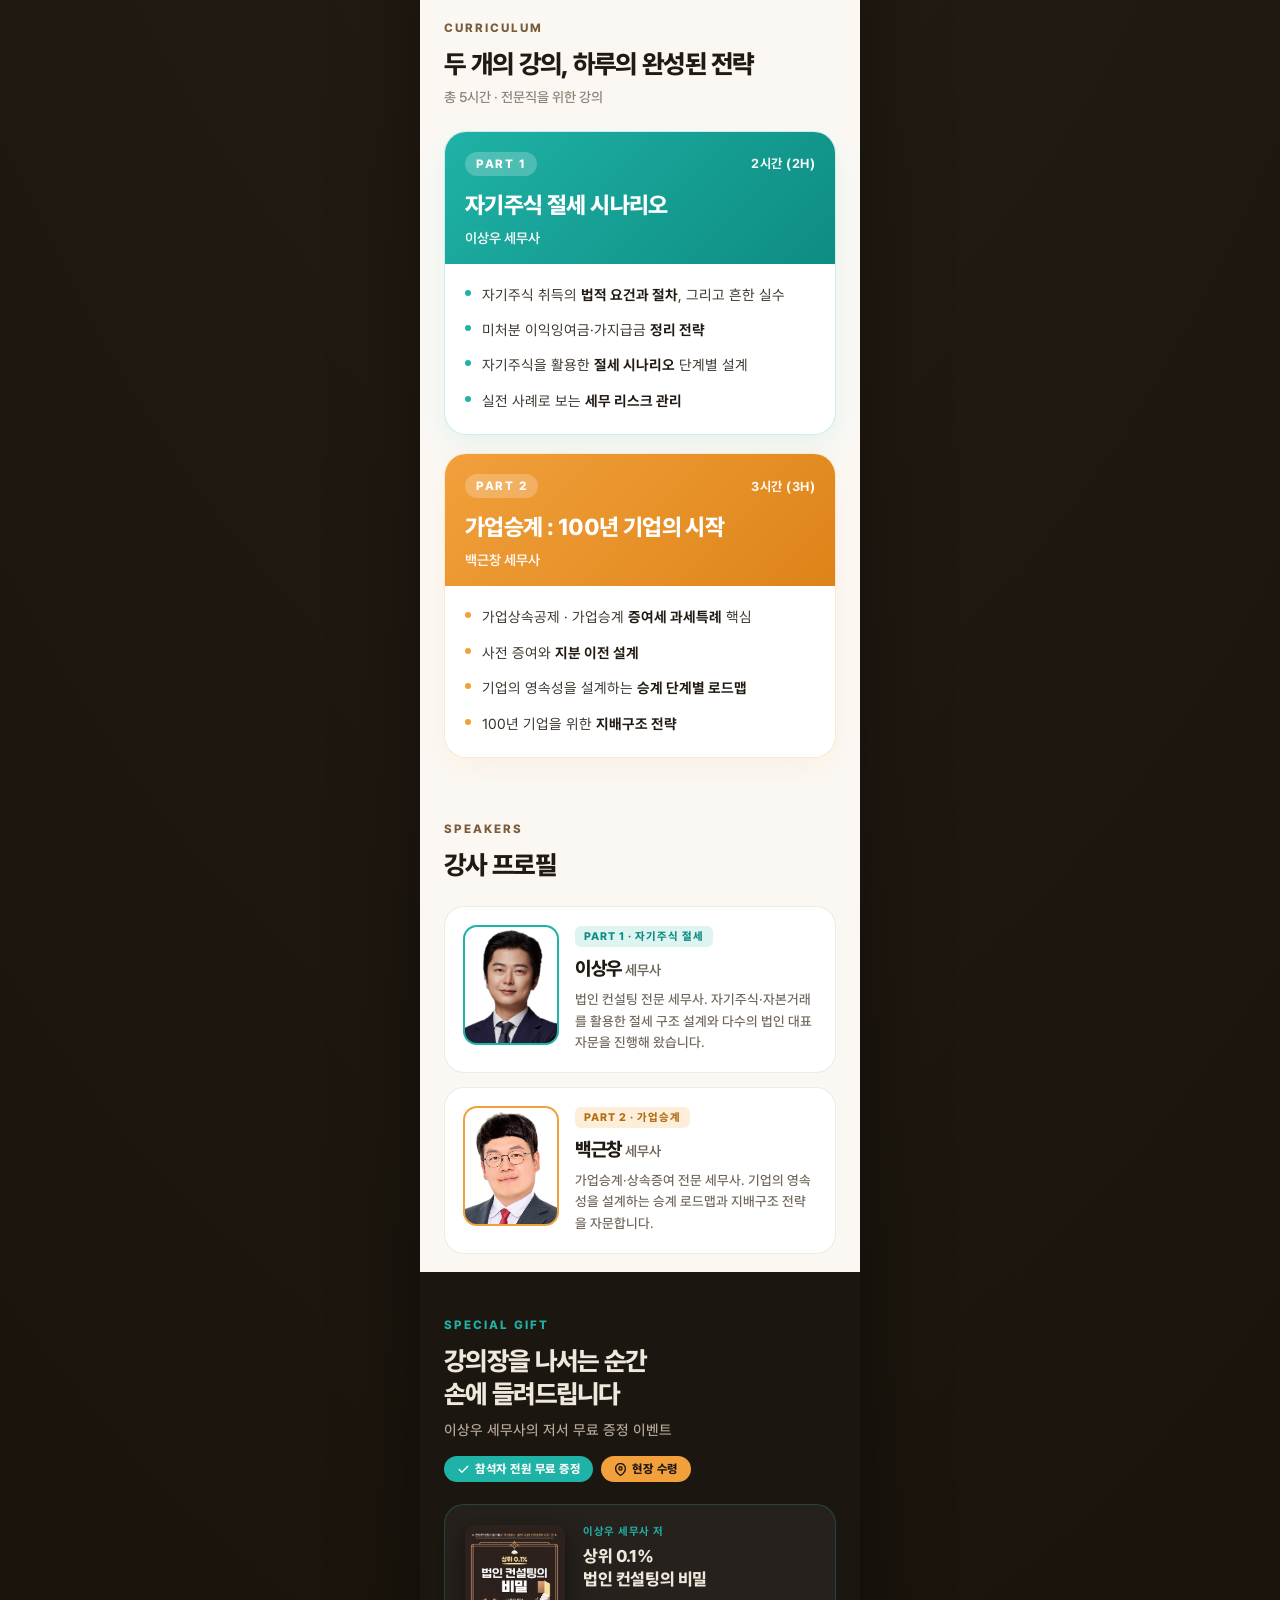
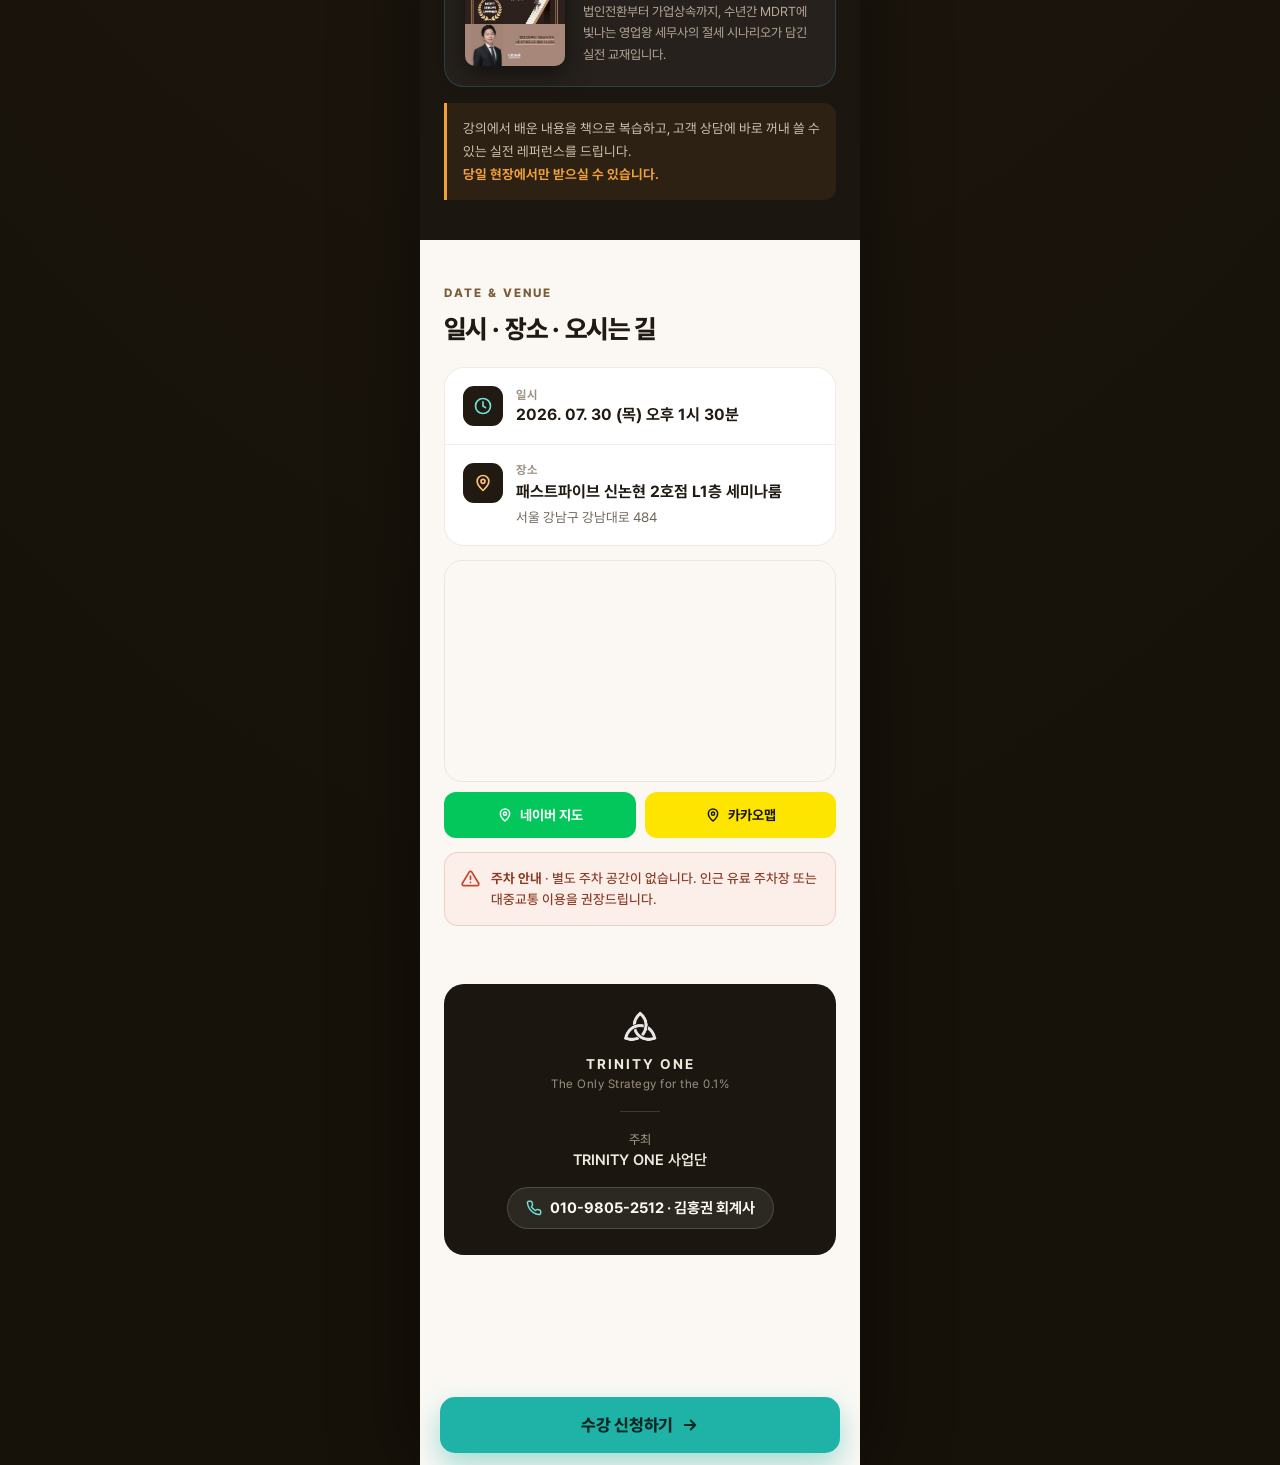
==== commit 6fbc6db7: "Update venue to 신논현 2호점 L1층, time to 13:30~18:30, new poster" ====
--- a/index.html
+++ b/index.html
@@ -4,13 +4,13 @@
   <meta charset="utf-8">
   <meta name="viewport" content="width=device-width, initial-scale=1">
   <title>자기주식 절세부터 가업승계까지 — TRINITY ONE</title>
-  <meta name="description" content="세무사·회계사가 반드시 알아야 할 절세·승계의 실전 시나리오를 하루에 정리합니다. 2026.07.30 서울 패스트파이브 신논현 1호점">
+  <meta name="description" content="세무사·회계사가 반드시 알아야 할 절세·승계의 실전 시나리오를 하루에 정리합니다. 2026.07.30 서울 패스트파이브 신논현 2호점">
 
   <!-- Open Graph -->
   <meta property="og:type" content="website">
   <meta property="og:url" content="https://hq1trinity-arch.github.io/trinity-lecture-seoul/">
   <meta property="og:title" content="자기주식 절세부터 가업승계까지 — TRINITY ONE (서울)">
-  <meta property="og:description" content="세무사·회계사가 반드시 알아야 할 절세·승계의 실전 시나리오를 하루에 정리합니다. 2026.07.30 서울 패스트파이브 신논현 1호점">
+  <meta property="og:description" content="세무사·회계사가 반드시 알아야 할 절세·승계의 실전 시나리오를 하루에 정리합니다. 2026.07.30 서울 패스트파이브 신논현 2호점">
   <meta property="og:image" content="https://hq1trinity-arch.github.io/trinity-lecture-seoul/project/assets/og-image.jpg">
   <meta property="og:image:width" content="1200">
   <meta property="og:image:height" content="630">
@@ -19,7 +19,7 @@
   <!-- Twitter Card -->
   <meta name="twitter:card" content="summary_large_image">
   <meta name="twitter:title" content="자기주식 절세부터 가업승계까지 — TRINITY ONE">
-  <meta name="twitter:description" content="세무사·회계사가 반드시 알아야 할 절세·승계의 실전 시나리오를 하루에 정리합니다. 2026.07.30 서울 패스트파이브 신논현 1호점">
+  <meta name="twitter:description" content="세무사·회계사가 반드시 알아야 할 절세·승계의 실전 시나리오를 하루에 정리합니다. 2026.07.30 서울 패스트파이브 신논현 2호점">
   <meta name="twitter:image" content="https://hq1trinity-arch.github.io/trinity-lecture-seoul/project/assets/og-image.jpg">
 
   <style>
@@ -195,11 +195,11 @@
       <div class="hero-pills" style="position:relative;display:flex;flex-wrap:wrap;gap:8px;margin-top:22px;">
         <span style="display:inline-flex;align-items:center;gap:6px;font-size:13px;font-weight:600;color:#EFE8DC;background:rgba(255,255,255,0.07);border:1px solid rgba(255,255,255,0.12);padding:8px 13px;border-radius:999px;">
           <svg width="14" height="14" viewBox="0 0 24 24" fill="none" stroke="#6FE0D6" stroke-width="2.2" stroke-linecap="round" aria-hidden="true"><circle cx="12" cy="12" r="9"/><path d="M12 7v5l3 2"/></svg>
-          2026. 07. 30 (목) 오후 1시
+          2026. 07. 30 (목) 오후 1시 30분
         </span>
         <span style="display:inline-flex;align-items:center;gap:6px;font-size:13px;font-weight:600;color:#EFE8DC;background:rgba(255,255,255,0.07);border:1px solid rgba(255,255,255,0.12);padding:8px 13px;border-radius:999px;">
           <svg width="14" height="14" viewBox="0 0 24 24" fill="none" stroke="#FFC078" stroke-width="2.2" stroke-linecap="round" stroke-linejoin="round" aria-hidden="true"><path d="M12 21s-7-6.2-7-11a7 7 0 0 1 14 0c0 4.8-7 11-7 11z"/><circle cx="12" cy="10" r="2.4"/></svg>
-          서울 · 패스트파이브 신논현 1호점
+          서울 · 패스트파이브 신논현 2호점
         </span>
       </div>
 
@@ -400,7 +400,7 @@
           </span>
           <div>
             <div style="font-size:12px;font-weight:700;color:#9A9082;letter-spacing:0.5px;">일시</div>
-            <div style="margin-top:3px;font-size:16px;font-weight:700;color:#211A12;">2026. 07. 30 (목) 오후 1시</div>
+            <div style="margin-top:3px;font-size:16px;font-weight:700;color:#211A12;">2026. 07. 30 (목) 오후 1시 30분</div>
           </div>
         </div>
         <div style="display:flex;gap:13px;align-items:flex-start;padding:18px;">
@@ -409,8 +409,8 @@
           </span>
           <div style="flex:1;">
             <div style="font-size:12px;font-weight:700;color:#9A9082;letter-spacing:0.5px;">장소</div>
-            <div style="margin-top:3px;font-size:16px;font-weight:700;color:#211A12;line-height:1.45;">패스트파이브 신논현 1호점 6층 세미나룸</div>
-            <div style="margin-top:3px;font-size:13.5px;color:#6E6458;line-height:1.5;">서울 강남구 강남대로 464(역삼동)</div>
+            <div style="margin-top:3px;font-size:16px;font-weight:700;color:#211A12;line-height:1.45;">패스트파이브 신논현 2호점 L1층 세미나룸</div>
+            <div style="margin-top:3px;font-size:13.5px;color:#6E6458;line-height:1.5;">서울 강남구 강남대로 484</div>
           </div>
         </div>
       </div>
@@ -418,8 +418,8 @@
       <!-- Google Maps embed -->
       <div class="reveal" data-delay="80" style="margin-top:14px;border-radius:18px;overflow:hidden;border:1px solid rgba(122,92,58,0.12);">
         <iframe
-          title="패스트파이브 신논현 1호점 위치"
-          src="https://www.google.com/maps?q=%ED%8C%A8%EC%8A%A4%ED%8A%B8%ED%8C%8C%EC%9D%B4%EB%B8%8C%20%EC%8B%A0%EB%85%BC%ED%98%84%201%ED%98%B8%EC%A0%90&z=17&hl=ko&output=embed"
+          title="패스트파이브 신논현 2호점 위치"
+          src="https://www.google.com/maps?q=%ED%8C%A8%EC%8A%A4%ED%8A%B8%ED%8C%8C%EC%9D%B4%EB%B8%8C%20%EC%8B%A0%EB%85%BC%ED%98%84%202%ED%98%B8%EC%A0%90&z=17&hl=ko&output=embed"
           style="display:block;width:100%;height:220px;border:0;"
           loading="lazy"
           referrerpolicy="no-referrer-when-downgrade">
@@ -428,13 +428,13 @@
 
       <!-- Map navigation buttons -->
       <div class="reveal" data-delay="160" style="display:flex;gap:9px;margin-top:10px;">
-        <a href="https://map.naver.com/p/search/%ED%8C%A8%EC%8A%A4%ED%8A%B8%ED%8C%8C%EC%9D%B4%EB%B8%8C%20%EC%8B%A0%EB%85%BC%ED%98%84%201%ED%98%B8%EC%A0%90"
+        <a href="https://map.naver.com/p/search/%ED%8C%A8%EC%8A%A4%ED%8A%B8%ED%8C%8C%EC%9D%B4%EB%B8%8C%20%EC%8B%A0%EB%85%BC%ED%98%84%202%ED%98%B8%EC%A0%90"
            target="_blank" rel="noopener"
            class="btn-map btn-map-naver">
           <svg width="16" height="16" viewBox="0 0 24 24" fill="none" stroke="#fff" stroke-width="2.2" stroke-linecap="round" stroke-linejoin="round" aria-hidden="true"><path d="M12 21s-7-6.2-7-11a7 7 0 0 1 14 0c0 4.8-7 11-7 11z"/><circle cx="12" cy="10" r="2.4"/></svg>
           네이버 지도
         </a>
-        <a href="https://map.kakao.com/?q=%ED%8C%A8%EC%8A%A4%ED%8A%B8%ED%8C%8C%EC%9D%B4%EB%B8%8C%20%EC%8B%A0%EB%85%BC%ED%98%84%201%ED%98%B8%EC%A0%90"
+        <a href="https://map.kakao.com/?q=%ED%8C%A8%EC%8A%A4%ED%8A%B8%ED%8C%8C%EC%9D%B4%EB%B8%8C%20%EC%8B%A0%EB%85%BC%ED%98%84%202%ED%98%B8%EC%A0%90"
            target="_blank" rel="noopener"
            class="btn-map btn-map-kakao">
           <svg width="16" height="16" viewBox="0 0 24 24" fill="none" stroke="#191600" stroke-width="2.2" stroke-linecap="round" stroke-linejoin="round" aria-hidden="true"><path d="M12 21s-7-6.2-7-11a7 7 0 0 1 14 0c0 4.8-7 11-7 11z"/><circle cx="12" cy="10" r="2.4"/></svg>
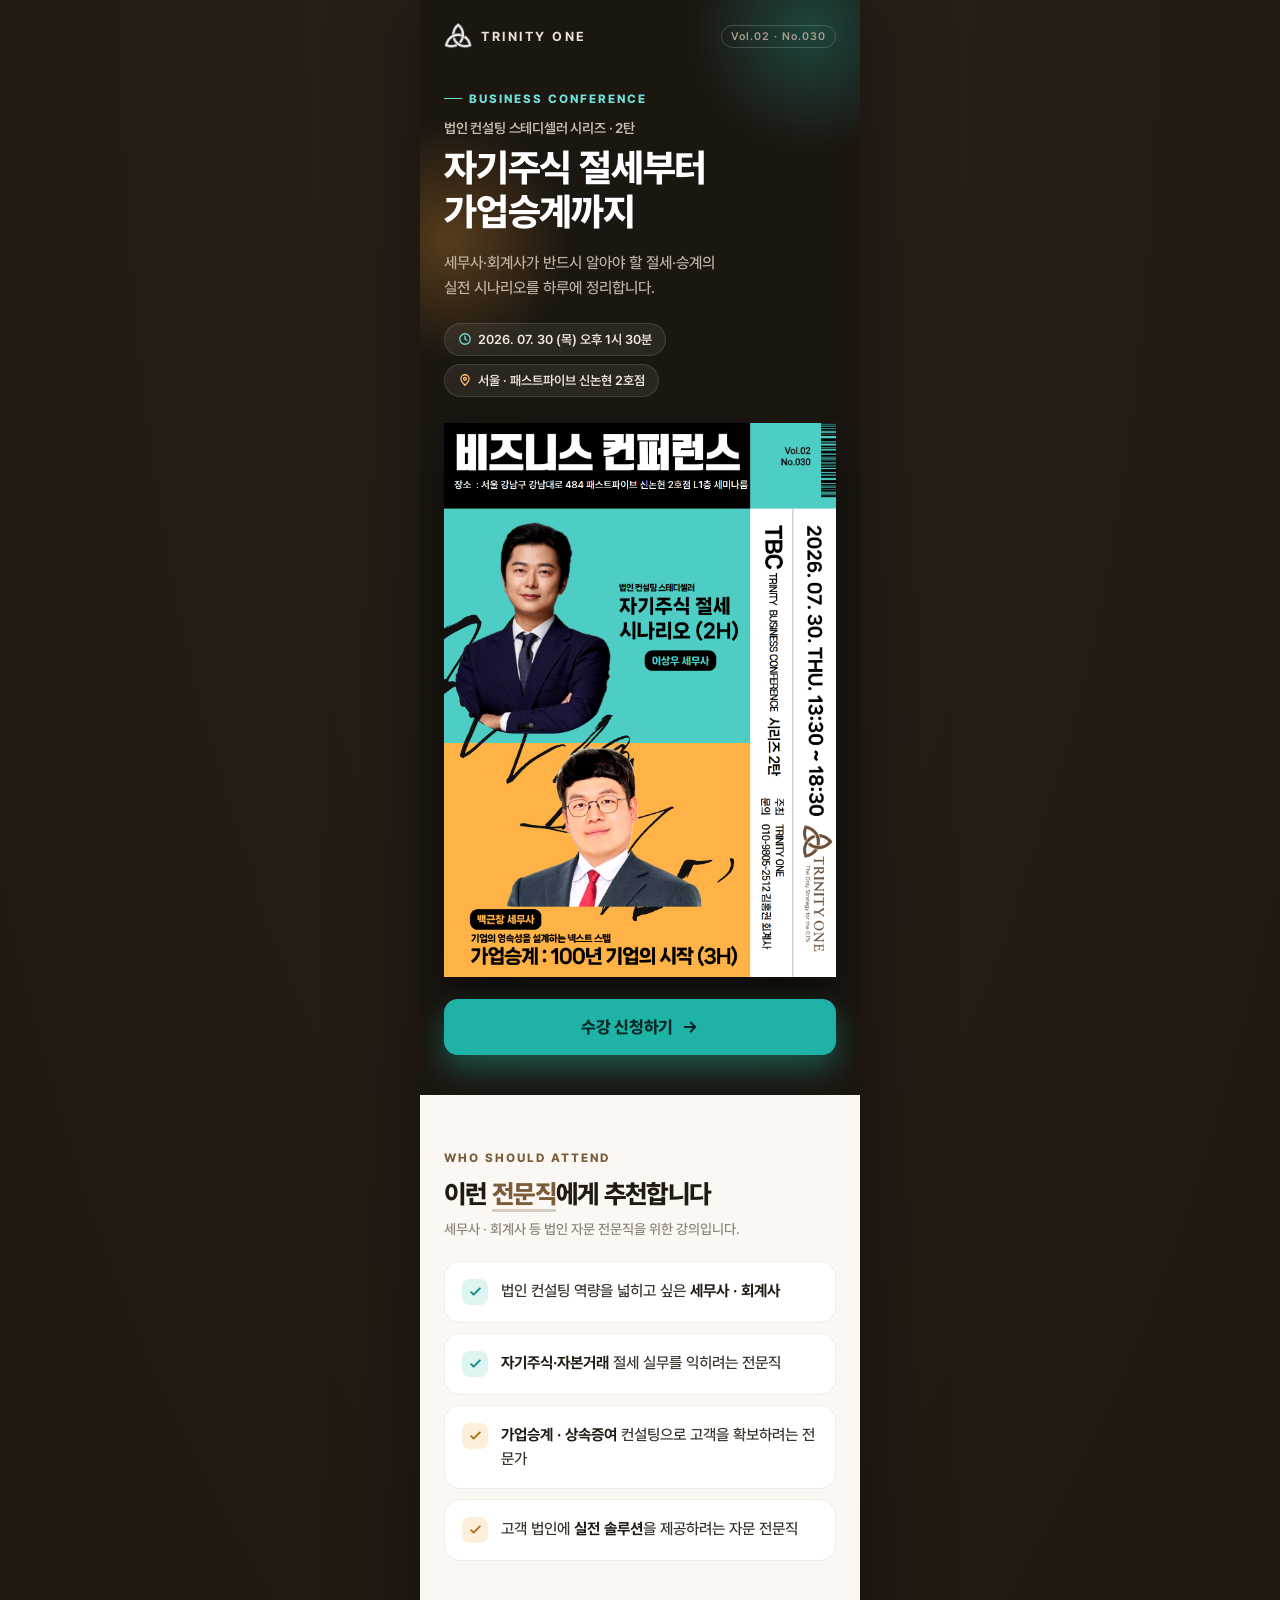
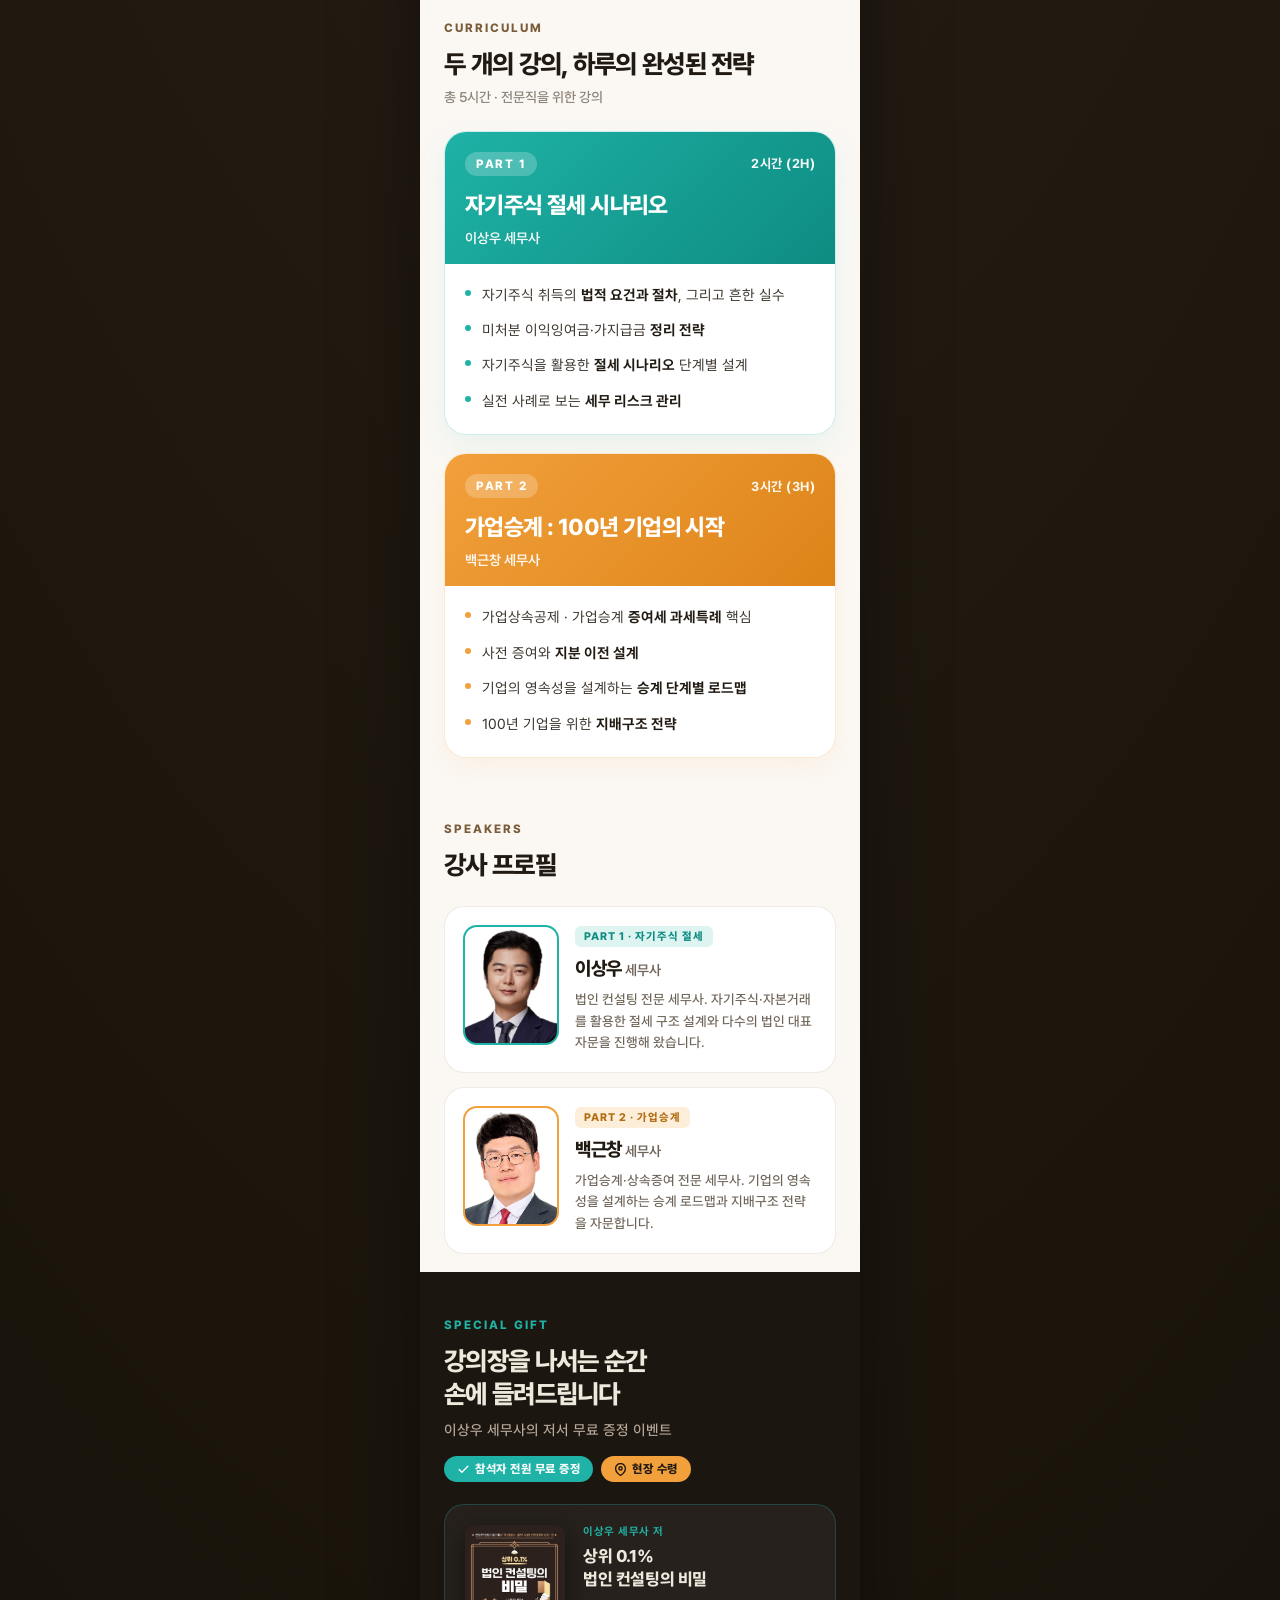
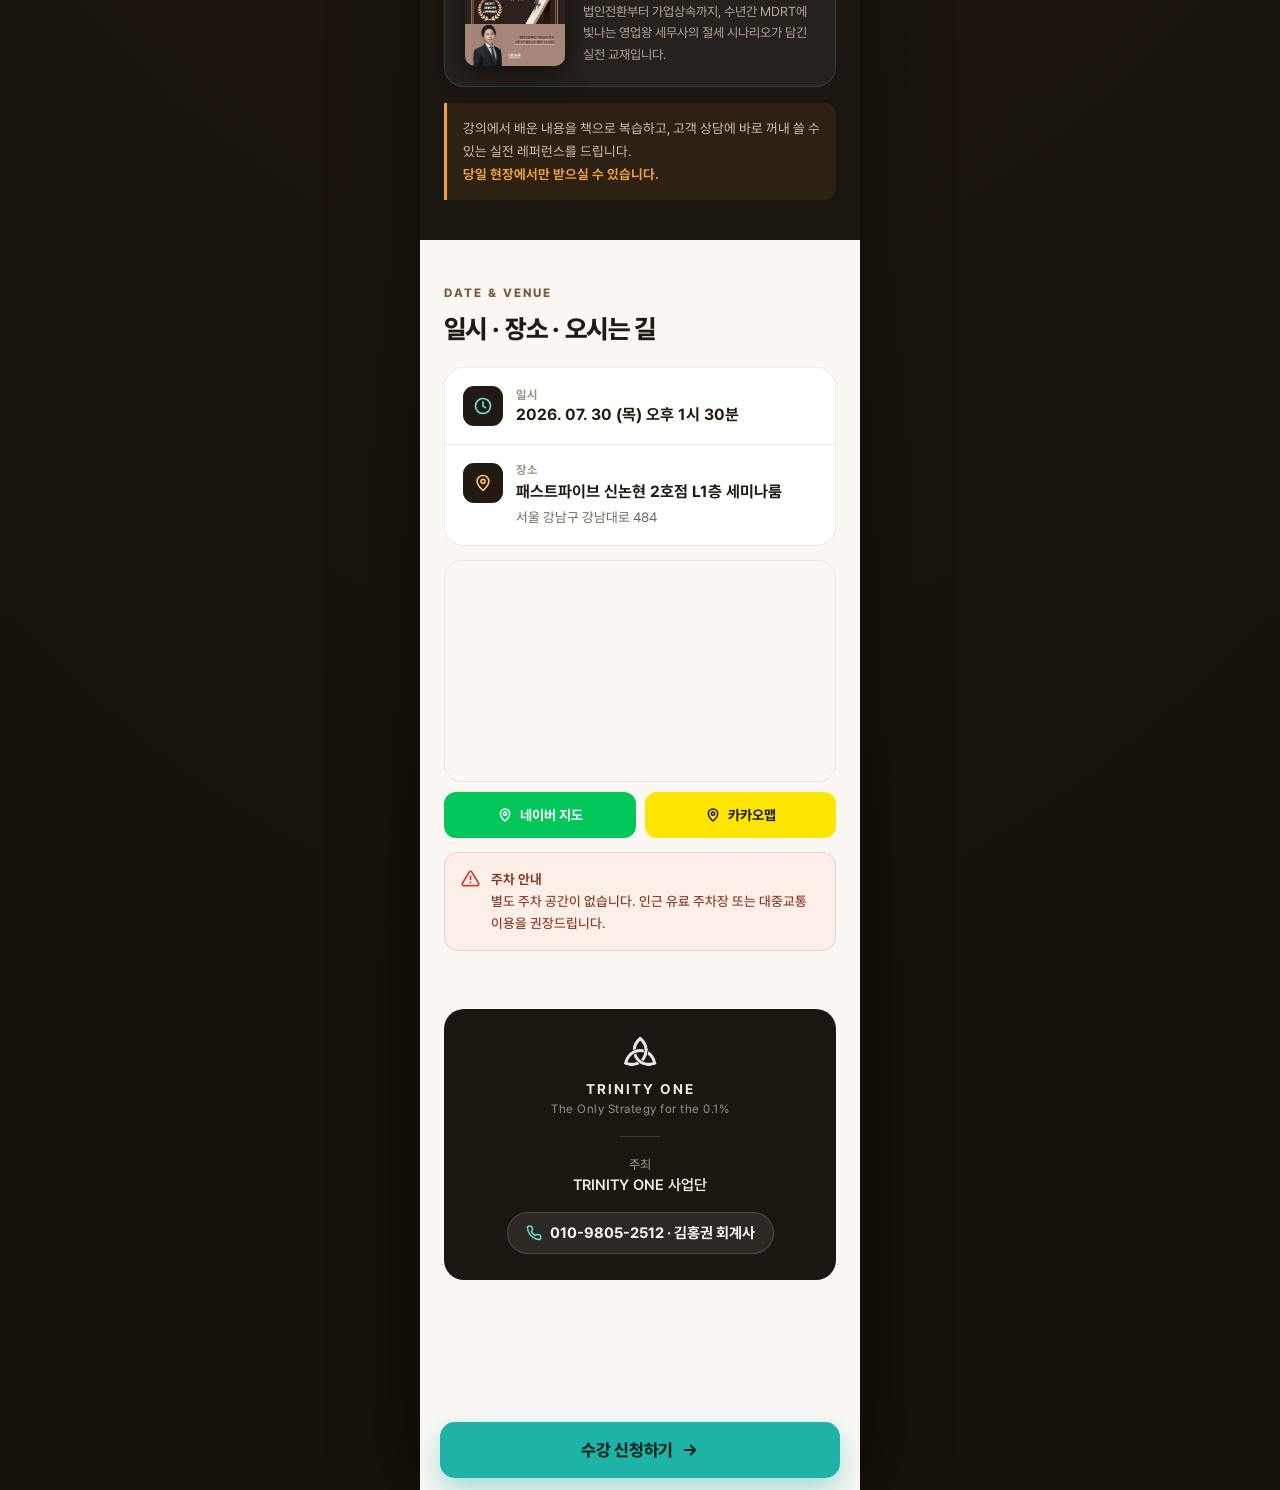
==== commit 67c0ab83: "Fix parking notice: bold title, remove dot, add line break" ====
--- a/index.html
+++ b/index.html
@@ -445,7 +445,7 @@
       <!-- Parking notice -->
       <div class="reveal" data-delay="240" style="margin-top:14px;display:flex;gap:11px;align-items:flex-start;background:#FCEEE9;border:1px solid rgba(196,90,60,0.2);border-radius:14px;padding:15px 16px;">
         <svg width="19" height="19" viewBox="0 0 24 24" fill="none" stroke="#C0492C" stroke-width="2.2" stroke-linecap="round" stroke-linejoin="round" style="flex:none;margin-top:1px;" aria-hidden="true"><path d="M12 9v4M12 17h.01"/><path d="M10.3 3.9 1.8 18a2 2 0 0 0 1.7 3h17a2 2 0 0 0 1.7-3L13.7 3.9a2 2 0 0 0-3.4 0z"/></svg>
-        <p style="margin:0;font-size:13.5px;line-height:1.55;color:#8A3A22;font-weight:500;"><b style="font-weight:700;">주차 안내</b> · 별도 주차 공간이 없습니다. 인근 유료 주차장 또는 대중교통 이용을 권장드립니다.</p>
+        <p style="margin:0;font-size:13.5px;line-height:1.65;color:#8A3A22;font-weight:500;"><b style="font-weight:700;">주차 안내</b><br>별도 주차 공간이 없습니다. 인근 유료 주차장 또는 대중교통 이용을 권장드립니다.</p>
       </div>
     </section>
 
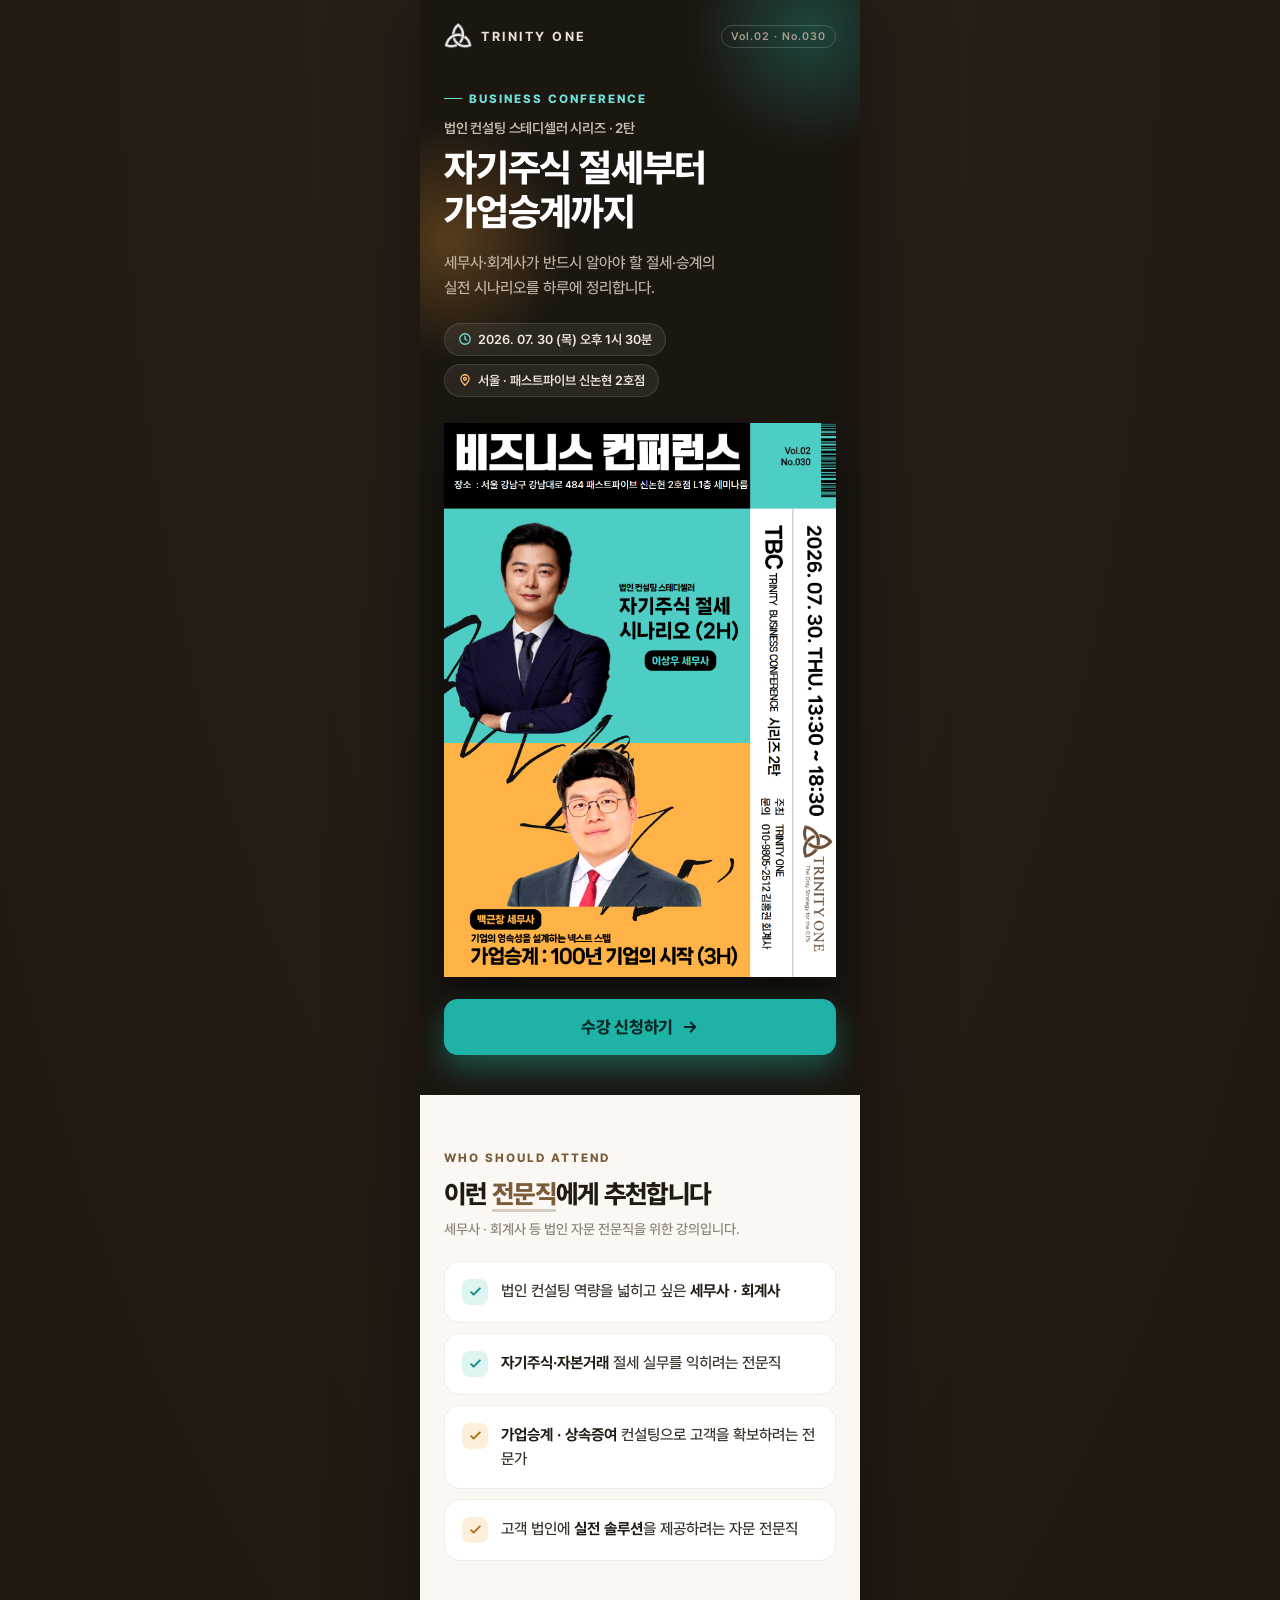
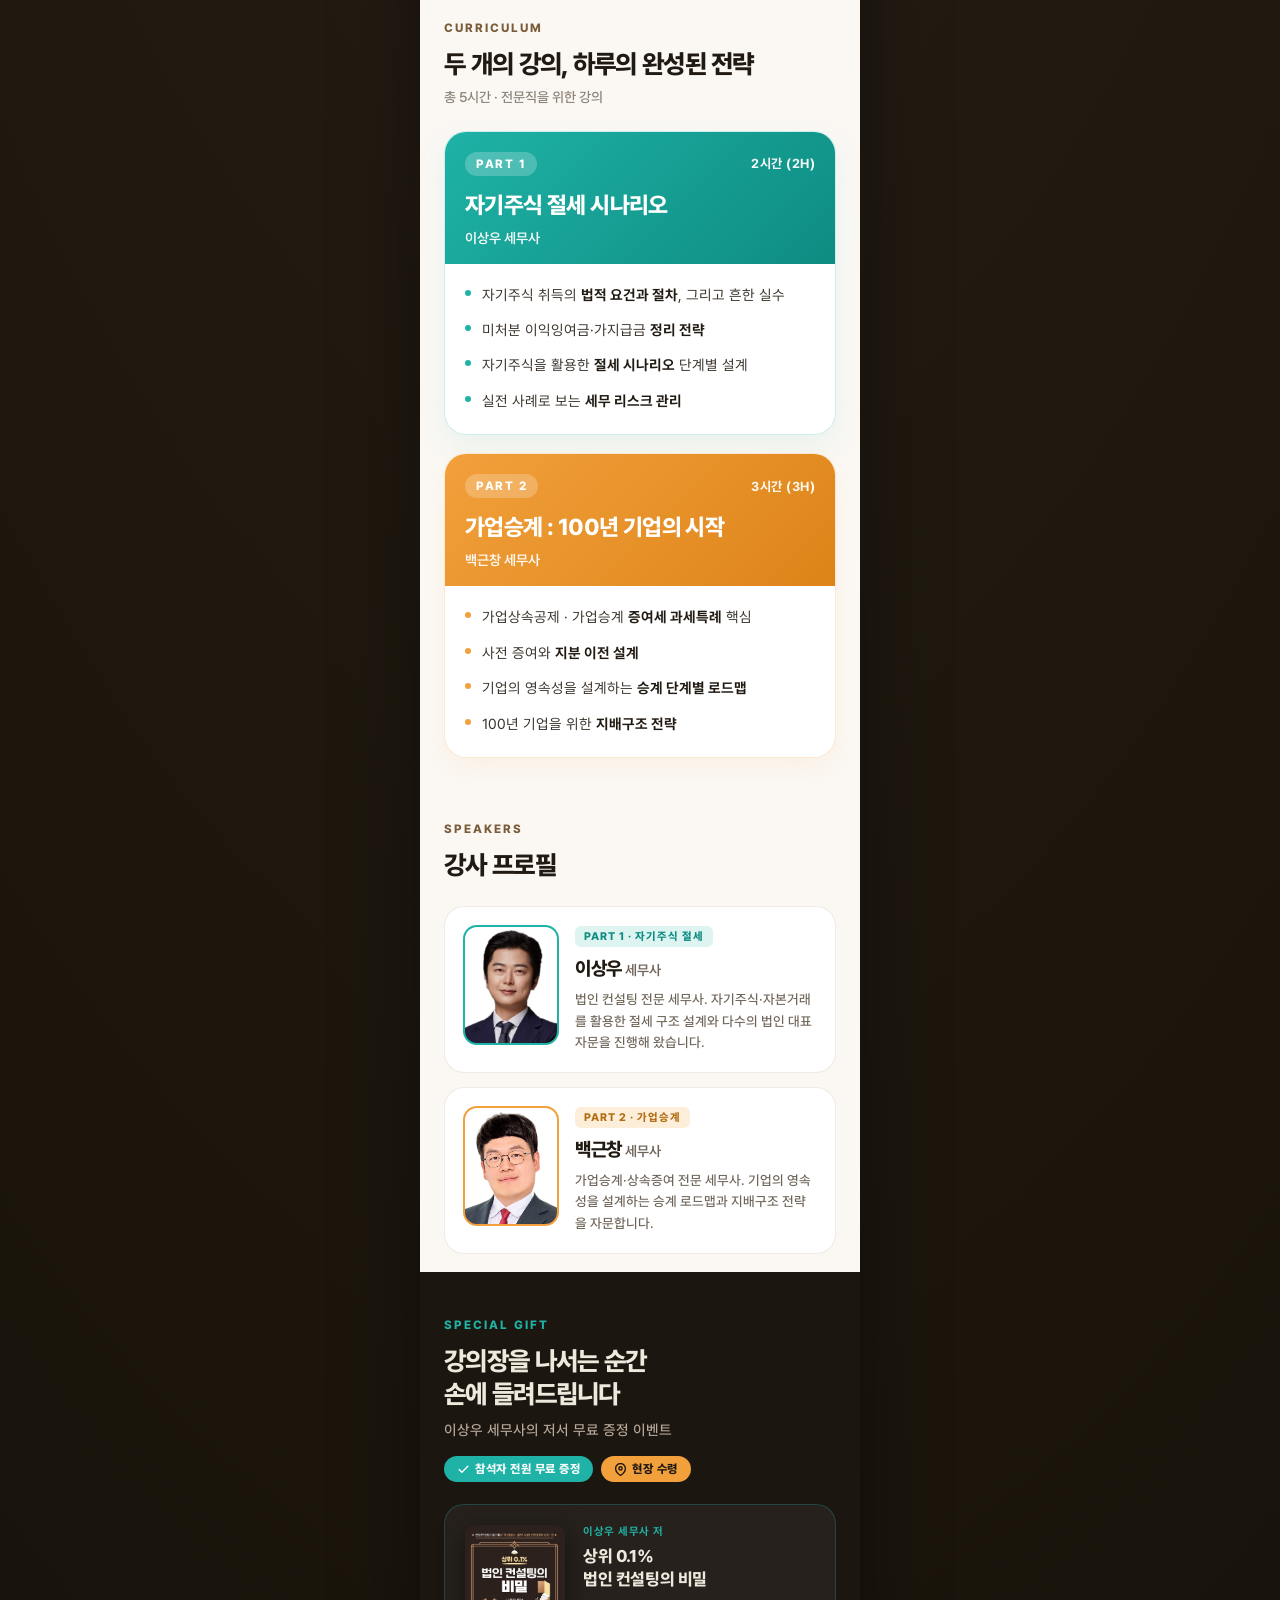
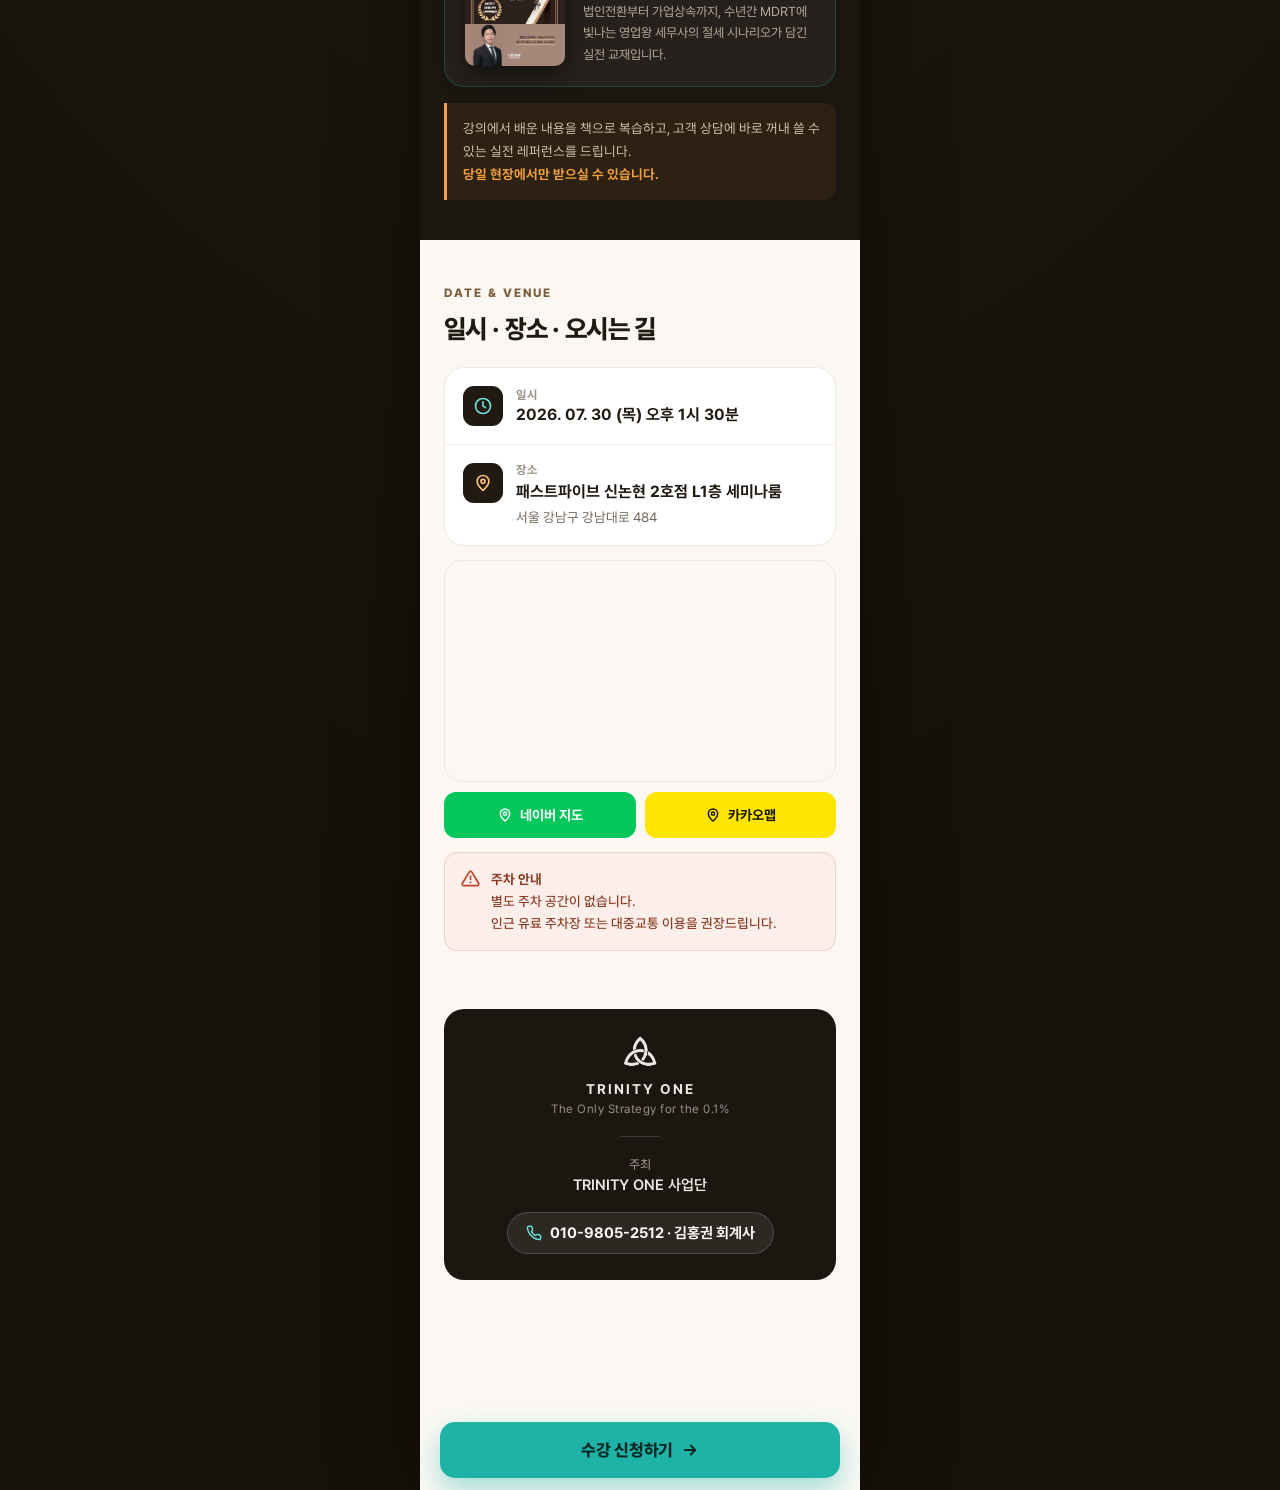
==== commit dd4c00a1: "Add line break after first sentence in parking notice" ====
--- a/index.html
+++ b/index.html
@@ -445,7 +445,7 @@
       <!-- Parking notice -->
       <div class="reveal" data-delay="240" style="margin-top:14px;display:flex;gap:11px;align-items:flex-start;background:#FCEEE9;border:1px solid rgba(196,90,60,0.2);border-radius:14px;padding:15px 16px;">
         <svg width="19" height="19" viewBox="0 0 24 24" fill="none" stroke="#C0492C" stroke-width="2.2" stroke-linecap="round" stroke-linejoin="round" style="flex:none;margin-top:1px;" aria-hidden="true"><path d="M12 9v4M12 17h.01"/><path d="M10.3 3.9 1.8 18a2 2 0 0 0 1.7 3h17a2 2 0 0 0 1.7-3L13.7 3.9a2 2 0 0 0-3.4 0z"/></svg>
-        <p style="margin:0;font-size:13.5px;line-height:1.65;color:#8A3A22;font-weight:500;"><b style="font-weight:700;">주차 안내</b><br>별도 주차 공간이 없습니다. 인근 유료 주차장 또는 대중교통 이용을 권장드립니다.</p>
+        <p style="margin:0;font-size:13.5px;line-height:1.65;color:#8A3A22;font-weight:500;"><b style="font-weight:700;">주차 안내</b><br>별도 주차 공간이 없습니다.<br>인근 유료 주차장 또는 대중교통 이용을 권장드립니다.</p>
       </div>
     </section>
 
